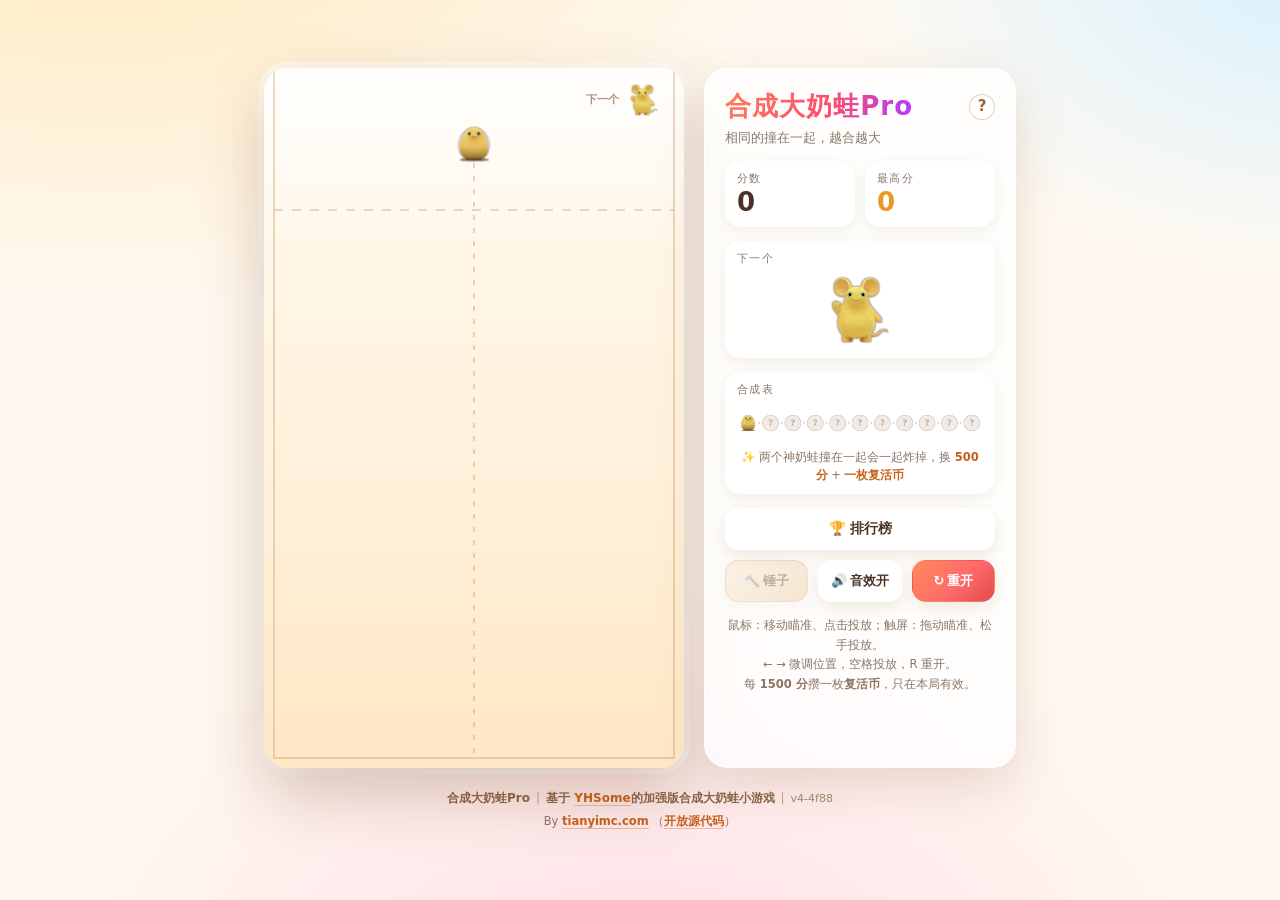
==== index.html @ d5c7c3f5 "Stage 4 版本同步：页脚 v4-4f88，历史追加 v. Stage 4-4f88949 上一次提交 4f88949 是 Stage 4 的实质功能提交，但提交无法包含自身哈希， 所以版本号在此" ====
<!DOCTYPE html>
<html lang="zh-CN">
<head>
<meta charset="utf-8">
<meta name="viewport" content="width=device-width, initial-scale=1, maximum-scale=1, user-scalable=no, viewport-fit=cover">
<meta name="theme-color" content="#fff3e0">
<meta name="mobile-web-app-capable" content="yes">
<meta name="apple-mobile-web-app-capable" content="yes">
<meta name="apple-mobile-web-app-status-bar-style" content="default">
<meta name="apple-mobile-web-app-title" content="合成大奶蛙Pro">
<meta name="description" content="合成大奶蛙Pro · 纯前端小游戏：拖动瞄准、松手投放，相同的撞在一起合成更大的一只。">
<!-- ↓ Monetag 站点验证：把后台给的 meta 标签粘在下面这一行 ↓ -->

<title>合成大奶蛙Pro</title>
<!-- 仓库：https://github.com/tianyimc/BigNaiWa-Pro
     不写 canonical：本仓库目前没有已确立的线上部署地址，避免写死一个过期链接。 -->
<link rel="stylesheet" href="style.css">
</head>
<body>

<main class="app">

  <!-- ===== 游戏区 ===== -->
  <section class="stage" id="stage">
    <canvas id="game" aria-label="合成大奶蛙Pro 游戏区域"></canvas>

    <!-- 复活币：浮在棋盘左上角。
         刻意不放进顶部信息条 —— 手机上面板是横向 flex，
         多一个卡片会把「分数 / 最高分」挤到 52px 宽还折行（实测面板从 66px 涨到 102px）。
         这里 pointer-events 关掉，永远不会挡住投放。 -->
    <div class="revive-chip" id="reviveBadge" hidden>
      <span class="revive-chip-ico" aria-hidden="true">🪙</span><span id="reviveCount">×0</span>
    </div>

    <!-- 道具券计数：有券才显示，紧贴复活币胶囊下方 -->
    <div class="voucher-chip" id="voucherChip" hidden>
      <span class="voucher-chip-ico" aria-hidden="true">🎟️</span><span id="voucherCount">0/2</span>
    </div>

    <!-- 锤子瞄准态的操作提示 -->
    <div class="hammer-hint" id="hammerHint" hidden></div>

    <div class="overlay" id="overlay">
      <div class="dialog">

        <!-- ===== 越线第一屏：有复活币时才出现 ===== -->
        <div class="revive-ask" id="revivePrompt" hidden>
          <div class="dialog-emoji">😵</div>
          <h2>还能再救一下</h2>
          <p class="dialog-score">本局得分 <strong id="reviveScore">0</strong></p>
          <p class="revive-hint">清掉警戒线以上的水果，接着玩</p>
          <div class="revive-choices">
            <button class="btn btn-revive" id="reviveBtn" type="button">🪙 用 1 枚 · 清顶上 1 颗</button>
            <button class="btn btn-revive-wide" id="reviveWideBtn" type="button">🪙 用 2 枚 · 清顶上 3 颗</button>
          </div>
          <p class="revive-wide-hint" id="reviveWideHint" hidden></p>
          <div class="dialog-actions dialog-actions-single">
            <button class="btn" id="giveUpBtn" type="button">不了，结束吧</button>
          </div>
          <p class="dialog-hint" id="reviveLeft">还剩 1 枚</p>
        </div>

        <!-- ===== 第二屏：正式结算 ===== -->
        <div id="overPanel">
          <div class="dialog-emoji">🍉</div>
          <h2 id="overTitle">游戏结束</h2>
          <p class="dialog-score">本局得分 <strong id="finalScore">0</strong></p>
          <p class="dialog-best">最高分 <span id="finalBest">0</span></p>

          <!-- 本局亮点：五项统计，两列紧凑排版 -->
          <div class="run-stats" id="runStats">
            <div class="run-stat">
              <span class="run-stat-label">最高连锁</span>
              <strong class="run-stat-value" id="statCascade">×1</strong>
            </div>
            <div class="run-stat">
              <span class="run-stat-label">最高等级</span>
              <strong class="run-stat-value" id="statTier">葡萄</strong>
            </div>
            <div class="run-stat">
              <span class="run-stat-label">顶级清场</span>
              <strong class="run-stat-value" id="statTop">0</strong>
            </div>
            <div class="run-stat">
              <span class="run-stat-label">危险救回</span>
              <strong class="run-stat-value" id="statRecovery">0</strong>
            </div>
            <div class="run-stat">
              <span class="run-stat-label">用掉复活币</span>
              <strong class="run-stat-value" id="statRevive">0</strong>
            </div>
          </div>

          <div class="submit-box" id="submitBox">
            <p class="submit-msg" id="submitMsg">正在结算…</p>
            <p class="my-name">昵称：<strong id="myNameLabel">默认用户</strong>
              <button class="link-btn" id="editNameBtn" type="button">改昵称</button>
            </p>
            <button class="btn" id="submitBtn" type="button" hidden>重试提交</button>
          </div>

          <div class="dialog-actions">
            <button class="btn" id="boardBtn2" type="button">🏆 排行榜</button>
            <button class="btn btn-primary" id="restartBtn" type="button">再来一局</button>
          </div>
          <p class="dialog-hint">按 R 键也可重新开始</p>
        </div>

      </div>
    </div>
  </section>

  <!-- ===== 侧边面板 ===== -->
  <aside class="panel">

    <header class="panel-head">
      <div class="title-row">
        <h1>合成大奶蛙Pro</h1>
        <button class="help-btn" id="helpBtn" type="button"
                aria-label="玩法教程" title="玩法教程" aria-haspopup="dialog">?</button>
      </div>
      <p class="subtitle">相同的撞在一起，越合越大</p>
    </header>

    <div class="stats">
      <div class="stat">
        <span class="stat-label">分数</span>
        <strong class="stat-value" id="score">0</strong>
      </div>
      <div class="stat">
        <span class="stat-label">最高分</span>
        <strong class="stat-value stat-best" id="best">0</strong>
      </div>
    </div>

    <div class="next-box">
      <span class="box-label">下一个</span>
      <canvas id="next" width="160" height="160" aria-label="下一个"></canvas>
    </div>

    <div class="chain-box">
      <span class="box-label">合成表</span>
      <canvas id="chain" width="680" height="112" aria-label="合成顺序"></canvas>
      <p class="chain-note">✨ 两个神奶蛙撞在一起会一起炸掉，换 <strong>500 分</strong> + <strong>一枚复活币</strong></p>
    </div>

    <div class="actions">
      <button class="btn btn-wide" id="boardBtn" type="button">
        <span class="ico">🏆</span><span class="lbl">排行榜</span>
      </button>
      <button class="btn btn-hammer" id="hammerBtn" type="button"
              aria-pressed="false" title="锤子：消耗 1 张道具券，砸掉一只静止的奶蛙" disabled>
        <span class="ico">🔨</span><span class="lbl">锤子</span>
      </button>
      <button class="btn" id="soundBtn" type="button" aria-pressed="true">
        <span class="ico">🔊</span><span class="lbl">音效开</span>
      </button>
      <button class="btn btn-primary" id="resetBtn" type="button" title="重新开始">
        <span class="ico">↻</span><span class="lbl">重开</span>
      </button>
    </div>

    <p class="tips">
      鼠标：移动瞄准、点击投放；触屏：拖动瞄准、松手投放。<br>
      ← → 微调位置，空格投放，R 重开。<br>
      每 <strong>1500 分</strong>攒一枚<strong>复活币</strong>，只在本局有效。
    </p>

  </aside>

</main>

<!-- ===== 页脚：项目署名 ===== -->
<footer class="page-foot">
  <p class="foot-main">
    合成大奶蛙Pro<span class="foot-sep" aria-hidden="true">|</span>基于
    <a href="https://github.com/YHSome/BigNaiWa" target="_blank" rel="noopener noreferrer"
       aria-label="打开原作者仓库：YHSome / BigNaiWa（新标签页）">YHSome</a>的加强版合成大奶蛙小游戏<span
       class="foot-ver-wrap"><span class="foot-sep" aria-hidden="true">|</span><span
       class="foot-ver">v4-4f88</span></span>
  </p>
  <p class="foot-by">
    By <a href="https://tianyimc.com" target="_blank" rel="noopener noreferrer"
          aria-label="打开作者主页 tianyimc.com（新标签页）">tianyimc.com</a>
    （<a href="https://github.com/tianyimc/BigNaiWa-Pro" target="_blank" rel="noopener noreferrer"
        aria-label="打开开源仓库：Tianyimc / BigNaiWa-Pro（新标签页）">开放源代码</a>）
  </p>
</footer>

<!-- ===== 玩法教程弹窗 ===== -->
<div class="modal" id="helpModal" aria-hidden="true" role="dialog"
     aria-modal="true" aria-labelledby="helpTitle">
  <div class="modal-card help-card">
    <header class="modal-head">
      <h2 id="helpTitle">📖 玩法教程</h2>
      <button class="icon-btn" id="helpClose" type="button" aria-label="关闭教程">✕</button>
    </header>

    <div class="help-body">
      <section class="help-sec">
        <h3>怎么投</h3>
        <ul>
          <li><b>鼠标</b>：移动瞄准，点一下就投。</li>
          <li><b>触屏</b>：按住拖动瞄准，<b>松手才投</b>，手指不会挡住落点。</li>
          <li>棋盘右上角的「下一个」是下一颗；当前这颗画在虚线顶端。
            冷却期间它会变淡，表示还不能投。</li>
          <li>键盘：<b>← →</b> 或 <b>A D</b> 微调位置，<b>空格 / 回车</b> 投放，<b>R</b> 重开。</li>
        </ul>
      </section>

      <section class="help-sec">
        <h3>怎么合</h3>
        <ul>
          <li>两个<b>同级别</b>的奶蛙碰到一起，合成高一级，并加分（三角数 1 / 3 / 6 … / 55）。</li>
          <li>两只<b>神奶蛙</b>撞在一起会一起炸掉，换 <b>500 分</b> + <b>1 枚复活币</b>。</li>
        </ul>
      </section>

      <section class="help-sec">
        <h3>什么时候输</h3>
        <ul>
          <li>唯一判负条件：有水果<b>卡在警戒线上方并且基本停住</b>，累计超过 <b>1.5 秒</b>。</li>
          <li>被弹起来飞过线的不算；贴着线上下反复弹也很难攒够。</li>
        </ul>
      </section>

      <section class="help-sec">
        <h3>连锁</h3>
        <ul>
          <li>合成出的新水果如果在 <b>0.6 秒</b>内又被合掉，而且中间你没投放过，就算接上一环。</li>
          <li>连锁结束时飘 <code>×N 连锁</code>，按 <code>min(N-1, 5) × 5</code> 加分，<b>最多 +25</b>。</li>
          <li>连锁奖励<b>不攒复活币</b>。你一投放，当前连锁立即结算。</li>
        </ul>
      </section>

      <section class="help-sec">
        <h3>危险线救回</h3>
        <ul>
          <li>某颗水果在线上方累计满 <b>0.5 秒</b>后，如果掉回线下或被合掉，记一次救回，<b>+30 分</b>。</li>
          <li>同一颗只记一次，每局最多 <b>3 次</b>；救回奖励同样不攒复活币。</li>
        </ul>
      </section>

      <section class="help-sec">
        <h3>方向微调</h3>
        <ul>
          <li>键盘：<b>Shift + ← / →</b> 给一点投放方向，每次 ±20。</li>
          <li>触屏：松手前快速横甩，取最后 <b>120 毫秒</b>的速度；慢慢挪不算。</li>
          <li>上限 <b>±60 px/s</b>，只影响投放瞬间，<b>不会改变瞄准位置</b>，也不能替代瞄准。</li>
        </ul>
      </section>

      <section class="help-sec">
        <h3>复活币与两档复活</h3>
        <ul>
          <li>每累计 <b>1500 分</b>攒 1 枚复活币，只在本局有效。</li>
          <li>越线判负时如果有币，会让你选：
            <b>1 枚</b>清掉顶上 1 颗 + 线上方全部；<b>2 枚</b>清掉顶上 3 颗 + 线上方全部。</li>
          <li>余额不足 2 枚时大范围档会变灰，并提示还差几枚。</li>
        </ul>
      </section>

      <section class="help-sec">
        <h3>合成图鉴</h3>
        <ul>
          <li>第一次合出某个等级就解锁它，记在本地，<b>跨局保留</b>。</li>
          <li>没解锁的等级在合成表里显示为 <code>?</code> 剪影。图鉴纯外观，不影响概率和分数。</li>
        </ul>
      </section>

      <section class="help-sec">
        <h3>本局亮点</h3>
        <ul>
          <li>结束后会列出：最高连锁、最高等级、顶级清场、危险救回、用掉的复活币。</li>
        </ul>
      </section>
    </div>

    <footer class="modal-foot">
      <span class="board-note">随时点标题旁的 ? 再看一遍</span>
      <button class="btn" id="helpOk" type="button">知道了</button>
    </footer>
  </div>
</div>

<!-- ===== 排行榜弹窗 ===== -->
<div class="modal" id="boardModal" aria-hidden="true" role="dialog" aria-label="排行榜">
  <div class="modal-card">
    <header class="modal-head">
      <h2>🏆 最近高手榜</h2>
      <button class="icon-btn" id="boardClose" type="button" aria-label="关闭">✕</button>
    </header>
    <div class="nick-row">
      <label class="nick-label" for="nickInput">我的昵称</label>
      <input class="nick-input" id="nickInput" type="text" maxlength="12"
             placeholder="默认用户" autocomplete="nickname" enterkeyhint="done">
    </div>
    <div class="board-list" id="boardList"></div>
    <footer class="modal-foot">
      <span class="board-note" id="boardNote">只取最近 20 次提交，成绩会被后来的人挤下去</span>
      <button class="btn" id="boardRefresh" type="button">刷新</button>
    </footer>
  </div>
</div>

<!-- 碰撞形状数据（按贴图轮廓自动生成，由 tools/build_parts.py 产出） -->
<script src="assets/fruits/parts.js"></script>
<!-- 极模糊占位图（内联 data URL，由 tools/make_blur.py 产出）：贴图没到位时先画它 -->
<script src="assets/fruits/blur.js"></script>
<script src="game.js"></script>
<!-- 玩法教程弹窗 -->
<script src="help.js"></script>
<!-- 排行榜 -->
<script src="leaderboard.min.js"></script>
</body>
</html>
---- style.css ----
/* ============================================================
   合成大奶蛙 · 样式表
   ============================================================ */

:root {
  --ink:        #4a3325;
  --ink-soft:   #8a7566;
  --cream:      #fff7ec;
  --brand:      #ff6b6b;
  --brand-dark: #e14b4b;
  --card:       rgba(255, 255, 255, .74);
  --shadow:     0 18px 50px rgba(126, 84, 44, .18);

  /* 手机浏览器地址栏会吃掉 vh，dvh 更准；不支持的浏览器自动退回 vh */
  --vh:         100vh;
  --safe-t:     env(safe-area-inset-top, 0px);
  --safe-b:     env(safe-area-inset-bottom, 0px);
  --safe-l:     env(safe-area-inset-left, 0px);
  --safe-r:     env(safe-area-inset-right, 0px);
}

@supports (height: 100dvh) {
  :root { --vh: 100dvh; }
}

* { box-sizing: border-box; }

/* hidden 属性必须真的隐藏。
   浏览器默认只给 [hidden] { display: none }（权重 0,1,0），
   一旦某个类也写了 display（比如 .revive-chip { display: inline-flex }），
   同权重、后写的赢 —— hidden 就静默失效了，元素还挂在那儿。 */
[hidden] { display: none !important; }

html, body {
  height: 100%;
  overscroll-behavior: none;   /* 禁掉下拉刷新 / 橡皮筋 */
}

body {
  margin: 0;
  padding: 16px;
  color: var(--ink);
  font-family: "PingFang SC", "Hiragino Sans GB", "Microsoft YaHei",
               system-ui, -apple-system, "Segoe UI", Roboto, sans-serif;
  background:
    radial-gradient(1200px 700px at 8% -12%,  #ffe9bd 0%, transparent 60%),
    radial-gradient(900px 600px at 104% -6%,  #d5f0ff 0%, transparent 55%),
    radial-gradient(1000px 780px at 50% 118%, #ffdbe6 0%, transparent 62%),
    #fff9f1;
  /* 纵向排：游戏区在上、页脚在下。用 flex 而不是 grid，
     这样页脚是「按内容高度」的第二行，不会把棋盘挤成两半。 */
  display: flex;
  flex-direction: column;
  align-items: center;
  justify-content: center;
  gap: 10px;
  overflow: hidden;
  touch-action: manipulation;          /* 干掉双击缩放 */
  -webkit-tap-highlight-color: transparent;
  -webkit-text-size-adjust: 100%;
}

/* ---------------- 布局 ---------------- */

.app {
  display: flex;
  align-items: stretch;
  gap: 20px;
  max-height: 100%;
  min-height: 0;              /* 让棋盘能在矮屏里收缩，页脚才不会被顶出去 */
  flex: 0 1 auto;
}

/* ---------------- 游戏区 ---------------- */

.stage {
  position: relative;
  height: min(calc(100vh - 150px), 700px);   /* 150px ≈ 页脚 + 间距 + body padding */
  aspect-ratio: 420 / 700;
  flex: 0 0 auto;
  border-radius: 24px;
  background: #fff3df;
  overflow: hidden;
  cursor: pointer;
  user-select: none;
  touch-action: none;
  box-shadow:
    0 26px 64px rgba(122, 80, 40, .30),
    0 0 0 1px rgba(255, 255, 255, .7) inset,
    0 0 0 6px rgba(255, 255, 255, .55);
}

.stage:active { cursor: grabbing; }

#game {
  display: block;
  width: 100%;
  height: 100%;
}

/* ---------------- 结束遮罩 ---------------- */

.overlay {
  position: absolute;
  inset: 0;
  display: grid;
  place-items: center;
  padding: 24px;
  background: rgba(70, 42, 24, .5);
  backdrop-filter: blur(7px);
  -webkit-backdrop-filter: blur(7px);
  opacity: 0;
  pointer-events: none;
  transition: opacity .28s ease;
}

.overlay.show {
  opacity: 1;
  pointer-events: auto;
}

.dialog {
  width: 100%;
  padding: 26px 22px;
  border-radius: 22px;
  text-align: center;
  background: rgba(255, 252, 246, .96);
  box-shadow: 0 20px 46px rgba(60, 32, 12, .32);
  transform: translateY(14px) scale(.96);
  transition: transform .32s cubic-bezier(.2, .9, .3, 1.4);
}

.overlay.show .dialog { transform: none; }

.dialog-emoji {
  font-size: 46px;
  line-height: 1;
  margin-bottom: 6px;
}

.dialog h2 {
  margin: 0 0 12px;
  font-size: 24px;
  letter-spacing: .06em;
}

.dialog-score {
  margin: 0 0 4px;
  font-size: 15px;
  color: var(--ink-soft);
}

.dialog-score strong {
  font-size: 30px;
  color: var(--brand);
  font-variant-numeric: tabular-nums;
}

.dialog-best {
  margin: 0 0 18px;
  font-size: 13px;
  color: var(--ink-soft);
}

.dialog-hint {
  margin: 12px 0 0;
  font-size: 12px;
  color: var(--ink-soft);
}

/* ---------------- 侧边面板 ---------------- */

.panel {
  width: min(312px, 86vw);
  display: flex;
  flex-direction: column;
  gap: 14px;
  padding: 20px;
  border-radius: 24px;
  border: 1px solid rgba(255, 255, 255, .8);
  background: var(--card);
  backdrop-filter: blur(16px);
  -webkit-backdrop-filter: blur(16px);
  box-shadow: var(--shadow);
}

.panel-head h1 {
  margin: 0;
  font-size: 26px;
  letter-spacing: .04em;
  background: linear-gradient(100deg, #ff7a59, #ff4d6d 55%, #b13bff);
  -webkit-background-clip: text;
  background-clip: text;
  color: transparent;
}

/* 标题行：标题 + 右侧的 ? 教程按钮。
   用 flex 让按钮永远贴在标题右边；窄屏时标题可以缩，按钮不缩。 */
.title-row {
  display: flex;
  align-items: center;
  justify-content: space-between;   /* 标题靠左、? 按钮贴到右边缘 */
  gap: 8px;
}

.title-row h1 {
  min-width: 0;            /* 允许标题在极窄屏被压缩而不是把按钮挤出去 */
  margin-right: auto;      /* 双保险：即使 h1 内容变短，按钮也始终在最右 */
}

.help-btn {
  flex: 0 0 auto;
  display: inline-flex;
  align-items: center;
  justify-content: center;
  width: 26px;
  height: 26px;
  padding: 0;
  border-radius: 50%;
  border: 1px solid rgba(214, 160, 96, .5);
  background: rgba(255, 255, 255, .85);
  color: #a4622a;
  font: 800 15px/1 system-ui, -apple-system, sans-serif;
  cursor: pointer;
  transition: transform .15s ease, background .15s ease, box-shadow .15s ease;
}

.help-btn:hover {
  background: #fff;
  box-shadow: 0 4px 12px rgba(200, 140, 80, .28);
  transform: scale(1.08);
}

.help-btn:active { transform: scale(.96); }

.help-btn:focus-visible {
  outline: 2px solid var(--brand);
  outline-offset: 2px;
}

.subtitle {
  margin: 6px 0 0;
  font-size: 12.5px;
  color: var(--ink-soft);
}

.stats {
  display: grid;
  grid-template-columns: 1fr 1fr;
  gap: 10px;
}

.stat {
  padding: 10px 12px;
  border-radius: 16px;
  background: rgba(255, 255, 255, .82);
  box-shadow: 0 4px 14px rgba(140, 96, 56, .10);
}

.stat-label {
  display: block;
  font-size: 11px;
  letter-spacing: .12em;
  color: var(--ink-soft);
}

.stat-value {
  display: block;
  margin-top: 2px;
  font-size: 26px;
  line-height: 1.1;
  font-variant-numeric: tabular-nums;
}

.stat-best { color: #e79a1f; }

/* 复活币：浮在棋盘左上角的小胶囊。
   刻意不放进 .stats —— 手机上面板是横向 flex，多一个卡片会把分数卡挤到
   52px 宽还折行（实测面板从 66px 涨到 102px，整个版式被顶开）。 */
.revive-chip {
  position: absolute;
  left: 10px;
  top: 10px;
  z-index: 3;
  display: inline-flex;
  align-items: center;
  gap: 3px;
  padding: 3px 9px;
  border-radius: 999px;
  font-size: 13px;
  font-weight: 800;
  line-height: 1.4;
  font-variant-numeric: tabular-nums;
  color: #6a3c00;
  background: linear-gradient(135deg, #ffe6a3, #ffc247);
  box-shadow: 0 3px 10px rgba(200, 130, 0, .35), inset 0 1px 0 rgba(255, 255, 255, .75);
  pointer-events: none;          /* 绝不挡住投放 */
  user-select: none;
  -webkit-user-select: none;
}

.revive-chip-ico { font-size: 12px; }

.revive-chip.pop { animation: revivePop .5s cubic-bezier(.2, .9, .3, 1.5); }

@keyframes revivePop {
  0%   { transform: scale(1); }
  45%  { transform: scale(1.22); box-shadow: 0 6px 18px rgba(200, 130, 0, .5); }
  100% { transform: scale(1); }
}

/* 合成表底下那行规则说明 */
.chain-note {
  margin: 6px 0 0;
  font-size: 11.5px;
  line-height: 1.5;
  text-align: center;
  color: var(--ink-soft);
}
.chain-note strong { color: #c8601a; }

/* 越线那一屏 */
.revive-ask .dialog-score { margin-bottom: 10px; }

.revive-hint {
  margin: 0 0 18px;
  padding: 10px 12px;
  border-radius: 14px;
  font-size: 12.5px;
  line-height: 1.6;
  color: #7a4a12;
  background: rgba(255, 233, 190, .8);
  box-shadow: inset 0 0 0 1px rgba(214, 160, 96, .25);
}

/* 「用一枚复活币」：青绿色，跟珊瑚红的主按钮区分开 */
.btn.btn-revive {
  color: #fff;
  border-color: transparent;
  font-weight: 700;
  background: linear-gradient(135deg, #4fd1a5, #23b183 55%, #14946a);
  box-shadow: 0 8px 20px rgba(35, 177, 131, .38);
}
.btn.btn-revive:hover { box-shadow: 0 12px 26px rgba(35, 177, 131, .46); }

@media (prefers-reduced-motion: reduce) {
  .revive-chip.pop { animation: none; }
}

.stat-value.bump { animation: bump .32s ease; }

@keyframes bump {
  0%   { transform: scale(1); }
  45%  { transform: scale(1.22); color: var(--brand); }
  100% { transform: scale(1); }
}

/* 下一个 / 合成表 */

.box-label {
  display: block;
  margin-bottom: 6px;
  font-size: 11px;
  letter-spacing: .12em;
  color: var(--ink-soft);
}

.next-box,
.chain-box {
  padding: 10px 12px;
  border-radius: 16px;
  background: rgba(255, 255, 255, .82);
  box-shadow: 0 4px 14px rgba(140, 96, 56, .10);
}

#next {
  display: block;
  width: 76px;
  height: 76px;
  margin: 2px auto 0;
}

#chain {
  display: block;
  width: 100%;
  height: auto;
}

/* 按钮 */

.actions {
  display: grid;
  grid-template-columns: 1fr 1fr 1fr;   /* 锤子 / 音效 / 重开 一行三个 */
  gap: 10px;
}

/* 排行榜按钮独占一整行（它是主入口，和三个小按钮区分开） */
.actions .btn-wide {
  grid-column: 1 / -1;
}

/* 三个小按钮并排后横向空间变窄：只收紧横向内边距、禁止文字折行，
   纵向内边距保持原样，别把按钮压扁。 */
.actions .btn:not(.btn-wide) {
  padding: 11px 8px;
  white-space: nowrap;
  gap: 4px;
  font-size: 13px;
}

.actions .btn:not(.btn-wide) .ico { margin-right: 3px; }

.btn {
  padding: 11px 12px;
  font: inherit;
  font-size: 13.5px;
  font-weight: 600;
  color: var(--ink);
  border: 1px solid rgba(255, 255, 255, .9);
  border-radius: 14px;
  background: rgba(255, 255, 255, .9);
  box-shadow: 0 6px 16px rgba(140, 96, 56, .14);
  cursor: pointer;
  transition: transform .12s ease, box-shadow .12s ease, background .2s ease;
}

.btn .ico { margin-right: 4px; }

.btn:hover  { transform: translateY(-1px); box-shadow: 0 10px 22px rgba(140, 96, 56, .2); }
.btn:active { transform: translateY(1px) scale(.985); }

.btn:disabled { opacity: .55; cursor: default; transform: none; }

.btn-wide { grid-column: 1 / -1; }

.btn-primary {
  color: #fff;
  border-color: transparent;
  background: linear-gradient(135deg, #ff8a5b, var(--brand) 55%, var(--brand-dark));
}

/* ---------------- 结束弹窗里的结算区 ---------------- */

.submit-box {
  margin: 0 0 14px;
  padding: 12px;
  border-radius: 16px;
  background: rgba(255, 243, 224, .85);
  box-shadow: inset 0 0 0 1px rgba(214, 160, 96, .22);
}

.name-input {
  display: block;
  width: 100%;
  margin-bottom: 8px;
  padding: 11px 12px;
  font: inherit;
  font-size: 15px;
  color: var(--ink);
  text-align: center;
  border: 1px solid rgba(214, 160, 96, .45);
  border-radius: 12px;
  background: rgba(255, 255, 255, .95);
  outline: none;
}

.name-input:focus {
  border-color: var(--brand);
  box-shadow: 0 0 0 3px rgba(255, 107, 107, .18);
}

.submit-box .btn { width: 100%; }

.submit-msg {
  margin: 0;
  min-height: 17px;
  font-size: 12.5px;
  line-height: 1.35;
  text-align: center;
  color: var(--ink-soft);
}

.submit-msg.is-good { color: #1f9d55; font-weight: 600; }
.submit-msg.is-bad  { color: #d63b3b; font-weight: 600; }

.my-name {
  margin: 7px 0 0;
  font-size: 12px;
  text-align: center;
  color: var(--ink-soft);
}

.my-name strong { color: var(--ink); }

.link-btn {
  margin-left: 4px;
  padding: 0;
  font: inherit;
  font-size: 12px;
  color: var(--brand);
  text-decoration: underline;
  border: 0;
  background: none;
  cursor: pointer;
}

#submitBtn { margin-top: 9px; }

/* 排行榜弹窗里的昵称行 */
.nick-row {
  display: flex;
  align-items: center;
  gap: 10px;
  margin-bottom: 10px;
  padding: 8px 12px;
  border-radius: 12px;
  background: rgba(255, 243, 224, .9);
  box-shadow: inset 0 0 0 1px rgba(214, 160, 96, .22);
}

.nick-label {
  flex: 0 0 auto;
  font-size: 12.5px;
  color: var(--ink-soft);
}

.nick-input {
  flex: 1 1 auto;
  min-width: 0;
  padding: 8px 10px;
  font: inherit;
  font-size: 15px;      /* ≥16px 才不会被 iOS 自动放大，这里配合 viewport 也够用 */
  color: var(--ink);
  text-align: center;
  border: 1px solid rgba(214, 160, 96, .45);
  border-radius: 10px;
  background: #fff;
  outline: none;
}

.nick-input:focus {
  border-color: var(--brand);
  box-shadow: 0 0 0 3px rgba(255, 107, 107, .18);
}

.dialog-actions {
  display: grid;
  grid-template-columns: 1fr 1fr;
  gap: 10px;
}

/* 只有一个按钮时（越线屏的「不了，结束吧」）占满整行 */
.dialog-actions-single { grid-template-columns: 1fr; }

/* ---------------- 越线屏：两档复活 ---------------- */

.revive-choices {
  display: grid;
  grid-template-columns: 1fr 1fr;
  gap: 10px;
  margin-bottom: 10px;
}

/* 「用 2 枚 · 清顶上 3 颗」：琥珀色，和青绿色的普通档区分开 */
.btn.btn-revive-wide {
  color: #5a3200;
  border-color: transparent;
  font-weight: 700;
  background: linear-gradient(135deg, #ffd97a, #ffb020 55%, #f78f00);
  box-shadow: 0 8px 20px rgba(244, 150, 0, .34);
}
.btn.btn-revive-wide:hover:not(:disabled) { box-shadow: 0 12px 26px rgba(244, 150, 0, .46); }

/* 余额不够时压暗，但不要藏起来 —— 玩家得知道有这档可选 */
.btn.btn-revive-wide:disabled,
.btn.btn-revive:disabled {
  opacity: .45;
  cursor: not-allowed;
  box-shadow: none;
  filter: grayscale(.35);
}

/* 差几枚的说明 */
.revive-wide-hint {
  margin: 0 0 12px;
  font-size: 11.5px;
  line-height: 1.5;
  color: #a4622a;
}

/* ---------------- 结算面板：本局亮点 ---------------- */

.run-stats {
  display: grid;
  grid-template-columns: repeat(2, 1fr);
  gap: 6px 10px;
  margin: 0 0 14px;
  padding: 10px 12px;
  border-radius: 14px;
  background: rgba(255, 244, 226, .9);
  box-shadow: inset 0 0 0 1px rgba(214, 160, 96, .22);
  text-align: left;
}

.run-stat {
  display: flex;
  align-items: baseline;
  justify-content: space-between;
  gap: 6px;
  min-width: 0;
}

.run-stat-label {
  font-size: 11.5px;
  color: var(--ink-soft);
  white-space: nowrap;
}

.run-stat-value {
  font-size: 14px;
  font-weight: 800;
  color: #c8601a;
  font-variant-numeric: tabular-nums;
  white-space: nowrap;
  overflow: hidden;
  text-overflow: ellipsis;
}

/* 五项统计，两列排：最后一项独占一行居中，避免右侧留空 */
.run-stat:last-child {
  grid-column: 1 / -1;
  justify-content: center;
  gap: 8px;
}

@media (max-width: 380px) {
  .revive-choices { grid-template-columns: 1fr; }
  .run-stats { padding: 8px 10px; gap: 5px 8px; }
  .run-stat-label { font-size: 11px; }
  .run-stat-value { font-size: 13px; }
}

/* ---------------- 排行榜弹窗 ---------------- */

.modal {
  position: fixed;
  inset: 0;
  z-index: 20;
  display: grid;
  place-items: center;
  padding: 16px;
  background: rgba(60, 34, 16, .5);
  backdrop-filter: blur(6px);
  -webkit-backdrop-filter: blur(6px);
  opacity: 0;
  pointer-events: none;
  transition: opacity .22s ease;
}

.modal.show { opacity: 1; pointer-events: auto; }

.modal-card {
  display: flex;
  flex-direction: column;
  width: min(380px, 100%);
  max-height: min(560px, calc(var(--vh) - 40px));
  padding: 16px;
  border-radius: 22px;
  background: rgba(255, 252, 246, .98);
  box-shadow: 0 24px 60px rgba(60, 32, 12, .35);
  transform: translateY(12px) scale(.97);
  transition: transform .26s cubic-bezier(.2, .9, .3, 1.3);
}

.modal.show .modal-card { transform: none; }

.modal-head {
  display: flex;
  align-items: center;
  justify-content: space-between;
  margin-bottom: 10px;
}

.modal-head h2 {
  margin: 0;
  font-size: 19px;
  letter-spacing: .04em;
}

.icon-btn {
  width: 34px;
  height: 34px;
  font: inherit;
  font-size: 15px;
  color: var(--ink-soft);
  border: 0;
  border-radius: 50%;
  background: rgba(0, 0, 0, .05);
  cursor: pointer;
}

.icon-btn:hover { background: rgba(0, 0, 0, .1); }

.board-list {
  flex: 1 1 auto;
  min-height: 120px;
  overflow-y: auto;
  -webkit-overflow-scrolling: touch;
  padding: 2px;
}

.board-empty {
  margin: 28px 8px;
  font-size: 13px;
  line-height: 1.7;
  text-align: center;
  color: var(--ink-soft);
}

.board-row {
  display: flex;
  align-items: center;
  gap: 10px;
  padding: 9px 12px;
  margin-bottom: 6px;
  border-radius: 12px;
  background: rgba(255, 255, 255, .9);
  box-shadow: 0 2px 6px rgba(140, 96, 56, .09);
}

.board-rank {
  flex: 0 0 30px;
  font-size: 14px;
  font-weight: 700;
  text-align: center;
  color: var(--ink-soft);
}

.board-name {
  flex: 1 1 auto;
  min-width: 0;
  font-size: 14px;
  overflow: hidden;
  text-overflow: ellipsis;
  white-space: nowrap;
}

.board-score {
  flex: 0 0 auto;
  font-size: 16px;
  font-weight: 700;
  font-variant-numeric: tabular-nums;
  color: var(--brand);
}

.board-row.r1 { background: linear-gradient(100deg, #fff6d8, #ffe9a8); }
.board-row.r2 { background: linear-gradient(100deg, #f7f7fa, #e8e9ef); }
.board-row.r3 { background: linear-gradient(100deg, #fdf0e2, #f6ddc4); }
.board-row.r1 .board-rank,
.board-row.r2 .board-rank,
.board-row.r3 .board-rank { font-size: 18px; }

.board-row.is-mine {
  outline: 2px solid var(--brand);
  outline-offset: -2px;
}

.modal-foot {
  display: flex;
  align-items: center;
  justify-content: space-between;
  gap: 10px;
  margin-top: 10px;
}

.board-note {
  font-size: 11px;
  color: var(--ink-soft);
}

.modal-foot .btn { flex: 0 0 auto; padding: 8px 16px; }

/* ---------------- 玩法教程弹窗 ---------------- */

/* 教程内容比排行榜长得多，所以卡片要能滚，且别撑破屏幕 */
.help-card {
  max-height: min(620px, calc(var(--vh) - 32px));
}

.help-body {
  flex: 1 1 auto;
  min-height: 0;                 /* flex 子项能真正收缩，否则滚不动 */
  overflow-y: auto;
  -webkit-overflow-scrolling: touch;
  padding: 2px 2px 6px;
  text-align: left;
}

.help-sec { margin: 0 0 12px; }

.help-sec:last-child { margin-bottom: 4px; }

.help-sec h3 {
  margin: 0 0 5px;
  font-size: 13px;
  font-weight: 800;
  color: #c8601a;
  letter-spacing: .02em;
}

.help-sec ul {
  margin: 0;
  padding-left: 17px;
}

.help-sec li {
  margin: 0 0 3px;
  font-size: 12.5px;
  line-height: 1.65;
  color: var(--ink);
}

.help-sec li:last-child { margin-bottom: 0; }

.help-sec b { color: #a4622a; }

.help-sec code {
  padding: 1px 4px;
  border-radius: 4px;
  font-size: 11.5px;
  background: rgba(214, 160, 96, .16);
  color: #8a5420;
}

/* ---------------- 页脚：项目署名 ---------------- */

.page-foot {
  width: min(680px, 92vw);
  margin: 10px auto 0;
  text-align: center;
  color: var(--ink-soft);
}

/* 第一行：项目名 | 基于谁的加强版 */
.foot-main {
  margin: 0 0 3px;
  font-size: 12px;
  line-height: 1.7;
  font-weight: 700;
  color: #8a6547;
}

/* 第二行：作者主页 + 开源仓库 */
.foot-by {
  margin: 0;
  font-size: 11.5px;
  line-height: 1.7;
}

.foot-sep {
  margin: 0 6px;
  opacity: .55;
  font-weight: 400;
}

/* 页脚里的版本号：等宽数字、弱化处理，不抢项目名的视觉重量。
   外层包一层 inline-block，保证「| v. Stage 3-83f6」整组一起换行，
   不会出现分隔符留在上一行末尾、版本号单独掉下去的难看情况。 */
.foot-ver-wrap {
  display: inline-block;
  white-space: nowrap;
}

.foot-ver {
  font-weight: 400;
  font-size: 11px;
  color: #a08871;
  font-variant-numeric: tabular-nums;
  white-space: nowrap;
}

.page-foot a {
  color: #c8601a;
  font-weight: 700;
  text-decoration: none;
  border-bottom: 1px solid rgba(200, 96, 26, .35);
}

.page-foot a:hover { border-bottom-color: #c8601a; }

.page-foot a:focus-visible {
  outline: 2px solid var(--brand);
  outline-offset: 2px;
  border-radius: 3px;
}

/* ---------------- 道具券与锤子（Stage 4）---------------- */

/* 券计数胶囊：和复活币胶囊同款，压在它下面 */
.voucher-chip {
  position: absolute;
  left: 10px;
  top: 40px;
  z-index: 3;
  display: inline-flex;
  align-items: center;
  gap: 3px;
  padding: 3px 9px;
  border-radius: 999px;
  font-size: 13px;
  font-weight: 800;
  line-height: 1.4;
  font-variant-numeric: tabular-nums;
  color: #4a3a12;
  background: linear-gradient(135deg, #d9f0ff, #a8d8f5);
  box-shadow: 0 3px 10px rgba(30, 110, 160, .28), inset 0 1px 0 rgba(255, 255, 255, .75);
  pointer-events: none;
  user-select: none;
  -webkit-user-select: none;
}

.voucher-chip-ico { font-size: 12px; }

.voucher-chip.pop { animation: revivePop .5s cubic-bezier(.2, .9, .3, 1.5); }

/* 锤子瞄准态的提示条：压在棋盘顶部中间 */
.hammer-hint {
  position: absolute;
  left: 50%;
  top: 8px;
  transform: translateX(-50%);
  z-index: 4;
  padding: 5px 12px;
  border-radius: 999px;
  font-size: 12px;
  font-weight: 700;
  white-space: nowrap;
  color: #fff;
  background: rgba(196, 72, 32, .92);
  box-shadow: 0 4px 14px rgba(140, 40, 10, .35);
  pointer-events: none;
}

/* 锤子按钮：和音效按钮同尺寸，启用时用暖色区分 */
.btn.btn-hammer {
  color: #7a3c00;
  border-color: rgba(214, 140, 60, .5);
  background: linear-gradient(135deg, #ffe0b0, #ffc078);
}

.btn.btn-hammer:hover:not(:disabled) {
  box-shadow: 0 8px 20px rgba(230, 140, 40, .32);
}

.btn.btn-hammer:disabled {
  opacity: .42;
  cursor: not-allowed;
  filter: grayscale(.4);
}

/* 进入瞄准态：按钮高亮，表示「正在等目标」 */
.btn.btn-hammer.is-armed {
  color: #fff;
  border-color: transparent;
  background: linear-gradient(135deg, #ff8a5c, #f4623a 60%, #d8401c);
  box-shadow: 0 8px 20px rgba(220, 80, 40, .45);
}

@media (prefers-reduced-motion: reduce) {
  .voucher-chip.pop { animation: none; }
}

/* ---------------- 参数提示 ---------------- */

.tips {
  margin: 0;
  font-size: 11.5px;
  line-height: 1.7;
  text-align: center;
  color: var(--ink-soft);
}

/* ============================================================
   响应式：手机 / 竖屏窄屏
   思路：面板拆成「顶部信息条」——把 .panel 提到棋盘上方并横向压扁，
   只留分数 + 按钮；棋盘按剩余高度和 96vw 取小值，永远不出现滚动条。
   ============================================================ */

@media (max-width: 860px) {
  :root {
    --topbar: 68px;   /* 顶部信息条 + 间隙的大致占高 */
    --foot: 52px;     /* 页脚 + 间隙的大致占高 */
  }

  body {
    padding: calc(8px + var(--safe-t)) calc(8px + var(--safe-r))
             calc(8px + var(--safe-b)) calc(8px + var(--safe-l));
  }

  .app {
    flex-direction: column;
    align-items: center;
    justify-content: flex-start;   /* 信息条钉在顶上 */
    gap: 8px;
    width: 100%;
    height: 100%;
    max-height: none;
  }

  /* 面板是 DOM 里靠后的，用 order 提到棋盘上面 */
  .panel { order: -1; }

  /* 棋盘：高度取「剩余可用高度」与「96vw 按比例换算的高度」中较小的一个，
     宽度由 aspect-ratio 反推，保证不拉伸、不溢出；
     margin:auto 让它在剩下的空间里垂直居中 */
  .stage {
    margin: auto 0;
    /* --foot 是页脚预留高度：窄屏页脚会折行，多留一点 */
    height: min(calc(var(--vh) - var(--topbar) - var(--foot) - 28px - var(--safe-t) - var(--safe-b)),
                calc(96vw * 700 / 420));
    width: auto;
    max-height: none;
    border-radius: 20px;
  }

  /* 窄屏页脚：字更小、更紧凑，不抢棋盘空间 */
  .page-foot {
    width: 100%;
    max-width: calc(96vw * 700 / 420);
    margin: 0;
  }

  /* 两行都要收得住：第一行可能折成两行，第二行保持单行 */
  .foot-main {
    font-size: 10.5px;
    line-height: 1.5;
    margin-bottom: 2px;
  }

  .foot-by {
    font-size: 10px;
    line-height: 1.5;
  }

  /* ---- 顶部信息条 ---- */
  .panel {
    flex-direction: row;
    align-items: stretch;
    gap: 8px;
    width: 100%;
    max-width: calc(96vw * 700 / 420);
    padding: 8px 10px;
    border-radius: 18px;
    backdrop-filter: blur(10px);
    -webkit-backdrop-filter: blur(10px);
  }

  /* 标题文字在顶部信息条里收起，但 ? 教程按钮必须留着 ——
     否则窄屏玩家就没有入口看教程了。
     用 order 把这块挪到信息条最右端（桌面端它是标题行的一部分，
     窄屏下标题没了，只剩按钮，就该跟其他操作按钮排在一起靠右）。 */
  .panel-head {
    display: block;
    flex: 0 0 auto;
    order: 9;
  }

  .panel-head h1,
  .subtitle { display: none; }

  .title-row { gap: 0; justify-content: flex-end; }

  .help-btn {
    width: 34px;
    height: 34px;
    font-size: 17px;
    background: rgba(255, 255, 255, .9);
  }

  .next-box,
  .chain-box,
  .tips { display: none; }

  .stats {
    flex: 1 1 auto;
    display: flex;
    gap: 8px;
    min-width: 0;
  }

  .stat {
    flex: 1 1 0;
    min-width: 0;
    padding: 6px 6px;
    border-radius: 12px;
    background: rgba(255, 255, 255, .9);
    box-shadow: 0 2px 8px rgba(140, 96, 56, .12);
  }

  /* 加了 ? 按钮之后顶部条更挤，「最高分」这种三字标签容易被压成两行 */
  .stat-label {
    font-size: 10px;
    letter-spacing: .04em;
    white-space: nowrap;
  }

  /* 窄屏顶部信息条要放下「排行榜 / 锤子 / 音效 / 重开」四个按钮。
     统一压成等宽的图标按钮（只留图标、隐藏文字），
     这样不挤占分数卡片，也不会把标题行顶出去。 */
  .actions {
    gap: 5px;
  }

  .actions .btn {
    min-width: 40px;
    padding: 0 8px;
    font-size: 16px;
  }

  /* 只有图标按钮时，把文字标签藏起来，图标居中 */
  .actions .btn-hammer .lbl,
  .actions .btn:not(.btn-wide) .lbl { display: none; }
  .actions .btn .ico { margin-right: 0; }

  .stat-value {
    margin-top: 0;
    font-size: 20px;
    line-height: 1.15;
  }

  .actions {
    flex: 0 0 auto;
    display: flex;
    gap: 6px;
  }

  /* 触摸目标够大，别让人点不中 */
  .btn {
    min-height: 46px;
    padding: 0 12px;
    font-size: 14px;
    border-radius: 13px;
    white-space: nowrap;
  }

  /* 手机上「排行榜 / 音效」只留图标，把横向空间让给分数 */
  #boardBtn .lbl,
  #soundBtn .lbl { display: none; }

  #boardBtn, #soundBtn {
    min-width: 46px;
    padding: 0 10px;
    font-size: 17px;
  }

  #boardBtn .ico, #soundBtn .ico { margin-right: 0; }

  /* ---- 结束弹窗 ---- */
  .overlay { padding: 14px; }

  .dialog {
    padding: 20px 16px;
    border-radius: 20px;
    max-height: 100%;
    overflow-y: auto;
    -webkit-overflow-scrolling: touch;
  }

  .dialog-emoji { font-size: 34px; }

  .dialog h2 { font-size: 21px; margin-bottom: 8px; }

  .dialog-score strong { font-size: 26px; }

  .submit-box { padding: 10px; }

  .name-input,
  .nick-input { font-size: 16px; }   /* ≥16px iOS 才不会自动放大 */

  .nick-row { padding: 7px 10px; }

  .modal-card { padding: 14px; }

  .dialog .btn { width: 100%; min-height: 48px; }

  .dialog-hint { font-size: 11px; }
}

/* 手机横屏 / 矮屏：回到左右布局，棋盘吃满高度 */
@media (max-width: 860px) and (orientation: landscape) {
  .app {
    flex-direction: row;
    align-items: center;
    justify-content: center;
    gap: 10px;
  }

  .panel {
    order: 0;
    flex-direction: column;
    width: min(230px, 30vw);
    max-width: none;
    padding: 10px;
  }

  .stats { flex-direction: column; flex: 0 0 auto; }

  .actions { flex-direction: column; }

  .stage {
    height: calc(var(--vh) - 16px - var(--safe-t) - var(--safe-b));
    width: auto;
  }

  .stat-value { font-size: 18px; }
}

/* 小屏手机（iPhone SE 等 375 以下）：再压一档，保证一行放得下 */
@media (max-width: 380px) {
  .panel { padding: 6px 8px; gap: 6px; }

  .stats { gap: 6px; }

  .stat { padding: 5px 8px; }

  .stat-value { font-size: 17px; }

  .stat-label { font-size: 9px; letter-spacing: 0; white-space: nowrap; }

  .btn { min-height: 44px; padding: 0 10px; font-size: 13px; }

  #boardBtn, #soundBtn { min-width: 42px; font-size: 16px; }
}

/* 顶部信息条在横屏下是竖排的，恢复成图标 + 文字 */
@media (max-width: 860px) and (orientation: landscape) {
  #boardBtn, #soundBtn { min-width: 0; padding: 0 10px; font-size: 13px; }
  #boardBtn .lbl, #soundBtn .lbl { display: inline; }
  #boardBtn .ico, #soundBtn .ico { margin-right: 4px; }
}

/* 很矮的横屏（手机横过来且高度不足 430px）：进一步压缩 */
@media (max-width: 860px) and (orientation: landscape) and (max-height: 430px) {
  .stat-label { display: none; }
  .stat { padding: 4px 8px; }
  .stat-value { font-size: 16px; }
  .btn { min-height: 40px; padding: 0 10px; font-size: 13px; }
}

/* 桌面端矮窗口 */
@media (max-height: 620px) and (min-width: 861px) {
  .stage { height: 92vh; }
  .chain-box { display: none; }
}
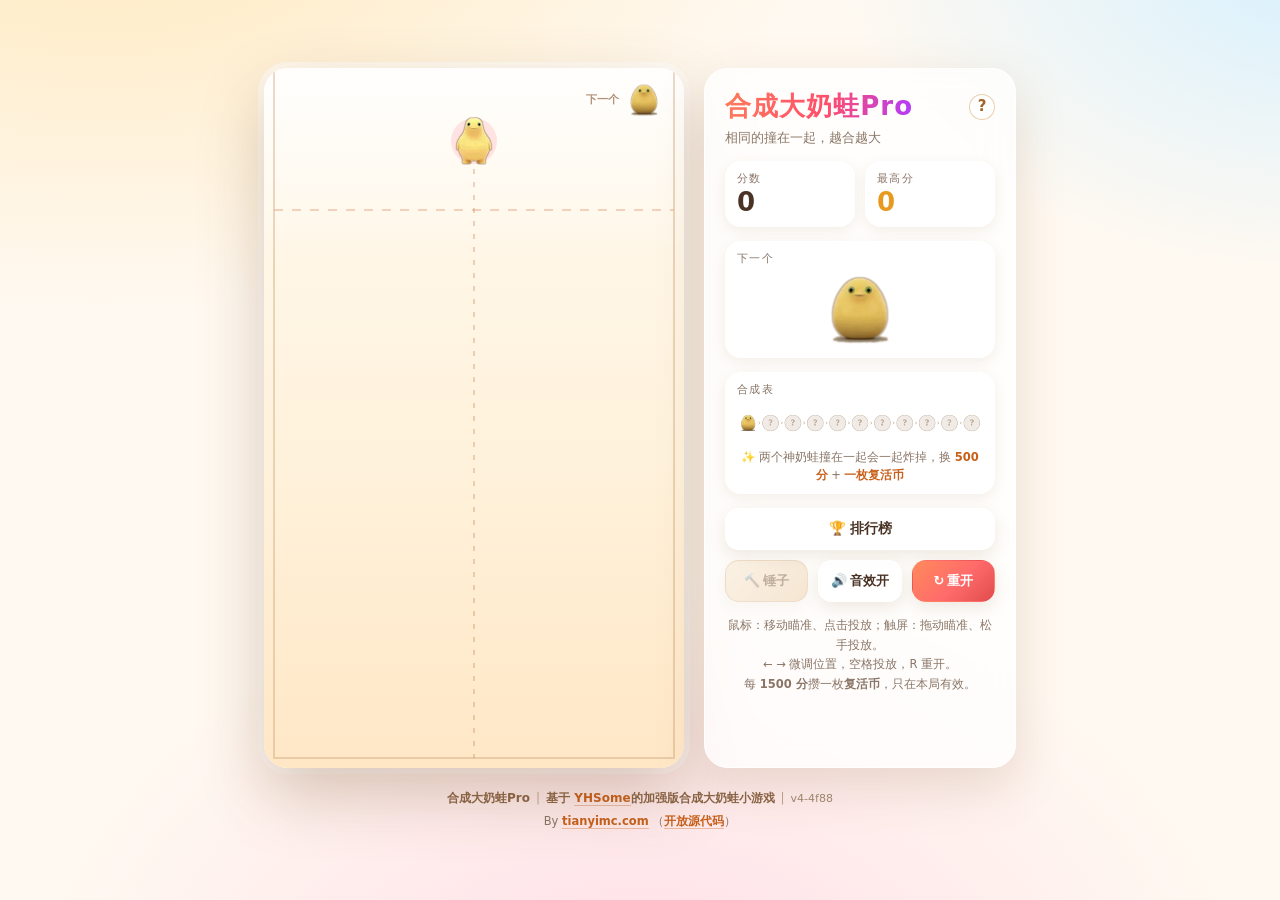
==== commit 997b3345: "Stage 4 追加：隐藏口令入口 + 整局成绩作废 按 PLAN 要求先做实现前审计，结论记入 PLAN_FEEDBACK.md。  1. 隐藏入口（不新增按钮、教程不提及）    - 连点标题 7" ====
--- a/index.html
+++ b/index.html
@@ -66,6 +66,7 @@
           <h2 id="overTitle">游戏结束</h2>
           <p class="dialog-score">本局得分 <strong id="finalScore">0</strong></p>
           <p class="dialog-best">最高分 <span id="finalBest">0</span></p>
+          <p class="taint-note" id="taintNote" hidden>本局使用过隐藏口令，不计入历史最高分与排行榜</p>
 
           <!-- 本局亮点：五项统计，两列紧凑排版 -->
           <div class="run-stats" id="runStats">
@@ -115,7 +116,7 @@
 
     <header class="panel-head">
       <div class="title-row">
-        <h1>合成大奶蛙Pro</h1>
+        <h1 id="gameTitle">合成大奶蛙Pro</h1>
         <button class="help-btn" id="helpBtn" type="button"
                 aria-label="玩法教程" title="玩法教程" aria-haspopup="dialog">?</button>
       </div>
@@ -187,6 +188,29 @@
   </p>
 </footer>
 
+<!-- ===== 隐藏口令弹窗（连点标题 7 次才会出现） ===== -->
+<div class="modal" id="secretModal" aria-hidden="true" role="dialog"
+     aria-modal="true" aria-labelledby="secretTitle">
+  <div class="modal-card secret-card">
+    <header class="modal-head">
+      <h2 id="secretTitle">🔑 输入口令</h2>
+      <button class="icon-btn" id="secretClose" type="button" aria-label="关闭">✕</button>
+    </header>
+    <form class="secret-body" id="secretForm" autocomplete="off">
+      <label class="secret-label" for="secretInput">口令</label>
+      <input class="secret-input" id="secretInput" type="password"
+             inputmode="text" autocomplete="off" autocapitalize="off"
+             spellcheck="false" enterkeyhint="go" maxlength="24">
+      <p class="secret-msg" id="secretMsg" role="status" aria-live="polite"></p>
+      <div class="dialog-actions">
+        <button class="btn" id="secretCancel" type="button">取消</button>
+        <button class="btn btn-primary" id="secretOk" type="submit">确定</button>
+      </div>
+      <p class="dialog-hint">本局使用后将不计入历史最高分与排行榜</p>
+    </form>
+  </div>
+</div>
+
 <!-- ===== 玩法教程弹窗 ===== -->
 <div class="modal" id="helpModal" aria-hidden="true" role="dialog"
      aria-modal="true" aria-labelledby="helpTitle">
--- a/style.css
+++ b/style.css
@@ -970,6 +970,63 @@
   .voucher-chip.pop { animation: none; }
 }
 
+/* ---------------- 隐藏口令弹窗（Stage 4 追加） ---------------- */
+
+.secret-card { max-width: min(340px, 92vw); }
+
+.secret-body { text-align: left; }
+
+.secret-label {
+  display: block;
+  margin: 0 0 6px;
+  font-size: 12px;
+  font-weight: 700;
+  color: var(--ink-soft);
+}
+
+.secret-input {
+  width: 100%;
+  padding: 10px 12px;
+  font: inherit;
+  font-size: 16px;          /* ≥16px，iOS 才不会自动放大 */
+  color: var(--ink);
+  text-align: center;
+  letter-spacing: .12em;
+  border: 1px solid rgba(214, 160, 96, .45);
+  border-radius: 12px;
+  background: #fff;
+  outline: none;
+}
+
+.secret-input:focus {
+  border-color: var(--brand);
+  box-shadow: 0 0 0 3px rgba(255, 107, 107, .18);
+}
+
+.secret-msg {
+  margin: 8px 0 12px;
+  min-height: 1.2em;
+  font-size: 12px;
+  text-align: center;
+  color: #c0483a;
+}
+
+/* 结算面板上的「本局不计入记录」提示 */
+.taint-note {
+  margin: 0 0 12px;
+  padding: 7px 10px;
+  border-radius: 10px;
+  font-size: 11.5px;
+  line-height: 1.55;
+  text-align: center;
+  color: #8a4a12;
+  background: rgba(255, 226, 178, .85);
+  box-shadow: inset 0 0 0 1px rgba(214, 160, 96, .3);
+}
+
+/* 标题是隐藏入口：保持视觉不变，但给一点点可点击的暗示 */
+#gameTitle { cursor: default; user-select: none; -webkit-user-select: none; }
+
 /* ---------------- 参数提示 ---------------- */
 
 .tips {
@@ -1042,11 +1099,14 @@
     line-height: 1.5;
   }
 
-  /* ---- 顶部信息条 ---- */
+  /* ---- 顶部信息条 ----
+     一行要放下「分数 / 最高分」两个三位数 + 四个操作按钮。
+     分数卡片保持紧凑，按钮压成窄图标按钮，两边都留出足够宽度。 */
   .panel {
     flex-direction: row;
+    flex-wrap: nowrap;
     align-items: stretch;
-    gap: 8px;
+    gap: 5px;
     width: 100%;
     max-width: calc(96vw * 700 / 420);
     padding: 8px 10px;
@@ -1082,16 +1142,17 @@
   .tips { display: none; }
 
   .stats {
+    flex: 0 1 auto;
+    display: flex;
+    gap: 5px;
+    min-width: 0;
+  }
+
+  .stat {
     flex: 1 1 auto;
-    display: flex;
-    gap: 8px;
-    min-width: 0;
-  }
-
-  .stat {
-    flex: 1 1 0;
-    min-width: 0;
-    padding: 6px 6px;
+    min-width: 52px;
+    padding: 6px 7px;
+    overflow: hidden;
     border-radius: 12px;
     background: rgba(255, 255, 255, .9);
     box-shadow: 0 2px 8px rgba(140, 96, 56, .12);
@@ -1124,14 +1185,28 @@
 
   .stat-value {
     margin-top: 0;
+    /* 三位数分数要能塞进窄卡片：用 clamp 让字号随可用宽度收缩 */
     font-size: 20px;
     line-height: 1.15;
+    font-variant-numeric: tabular-nums;
+    white-space: nowrap;
+    overflow: hidden;
+    text-overflow: ellipsis;
   }
 
   .actions {
     flex: 0 0 auto;
     display: flex;
-    gap: 6px;
+    gap: 4px;
+  }
+
+  /* 四个按钮压成 34px 的方形图标按钮 */
+  .actions .btn {
+    flex: 0 0 auto;
+    width: 34px;
+    min-width: 34px;
+    padding: 0;
+    font-size: 15px;
   }
 
   /* 触摸目标够大，别让人点不中 */
@@ -1217,15 +1292,27 @@
 
 /* 小屏手机（iPhone SE 等 375 以下）：再压一档，保证一行放得下 */
 @media (max-width: 380px) {
-  .panel { padding: 6px 8px; gap: 6px; }
-
-  .stats { gap: 6px; }
-
-  .stat { padding: 5px 8px; }
+  .panel { padding: 6px 8px; gap: 5px; }
+
+  .stats { gap: 5px; }
+
+  .stat { padding: 5px 6px; min-width: 48px; }
 
   .stat-value { font-size: 17px; }
 
   .stat-label { font-size: 9px; letter-spacing: 0; white-space: nowrap; }
+
+  /* 四个操作按钮在 320px 下必须再小一档，
+     否则「最高分」的三位数会被挤掉 */
+  .actions { gap: 3px; }
+
+  .actions .btn {
+    width: 30px;
+    min-width: 30px;
+    min-height: 38px;
+    padding: 0;
+    font-size: 14px;
+  }
 
   .btn { min-height: 44px; padding: 0 10px; font-size: 13px; }
 
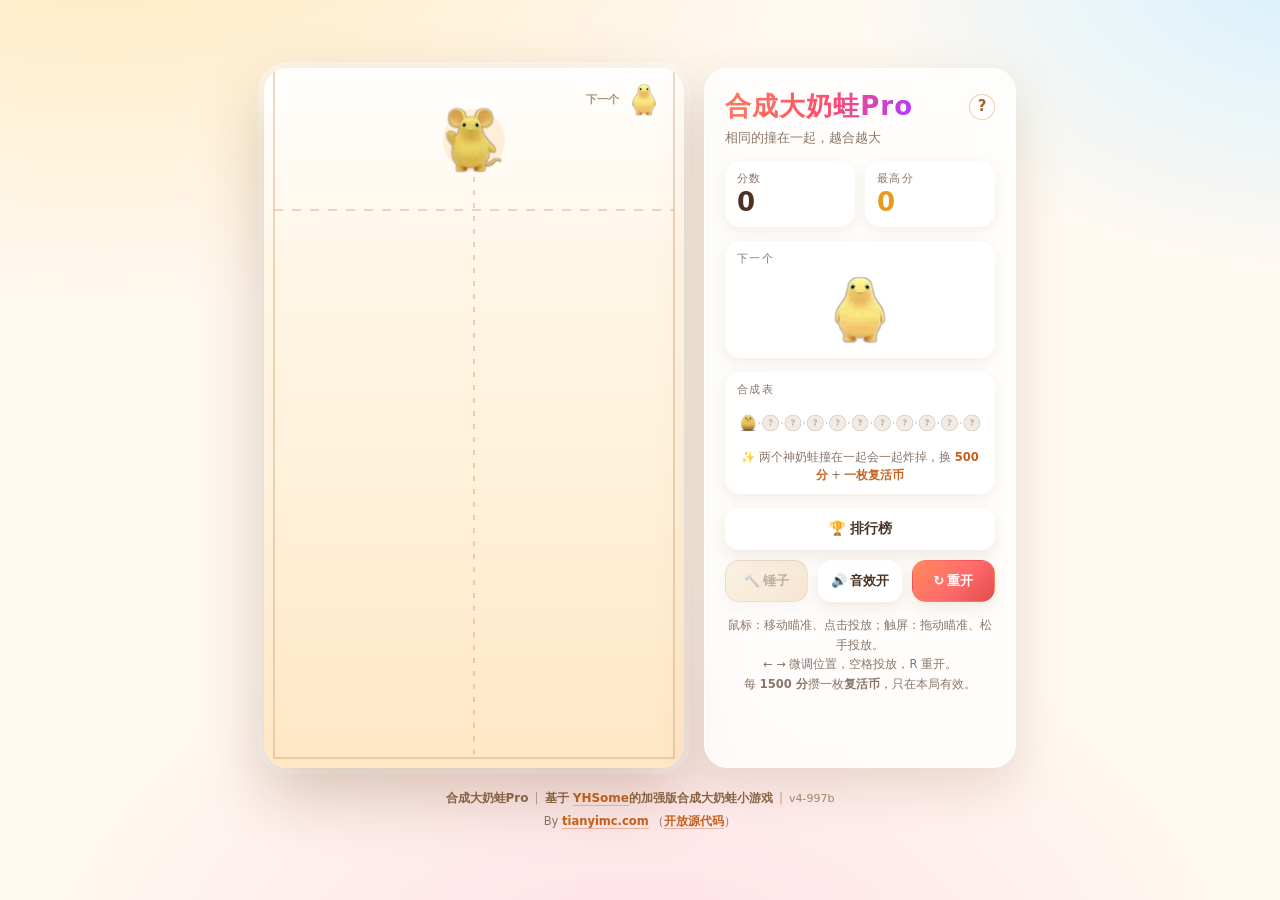
==== commit 144388fe: "版本同步 v4-997b，反馈记录本次追加并归档已解决的 pinned 规则请求 上一次提交 997b334 是实质功能提交，版本号在此同步（提交无法包含自身哈希）。  - index.html：页脚" ====
--- a/index.html
+++ b/index.html
@@ -178,7 +178,7 @@
     <a href="https://github.com/YHSome/BigNaiWa" target="_blank" rel="noopener noreferrer"
        aria-label="打开原作者仓库：YHSome / BigNaiWa（新标签页）">YHSome</a>的加强版合成大奶蛙小游戏<span
        class="foot-ver-wrap"><span class="foot-sep" aria-hidden="true">|</span><span
-       class="foot-ver">v4-4f88</span></span>
+       class="foot-ver">v4-997b</span></span>
   </p>
   <p class="foot-by">
     By <a href="https://tianyimc.com" target="_blank" rel="noopener noreferrer"
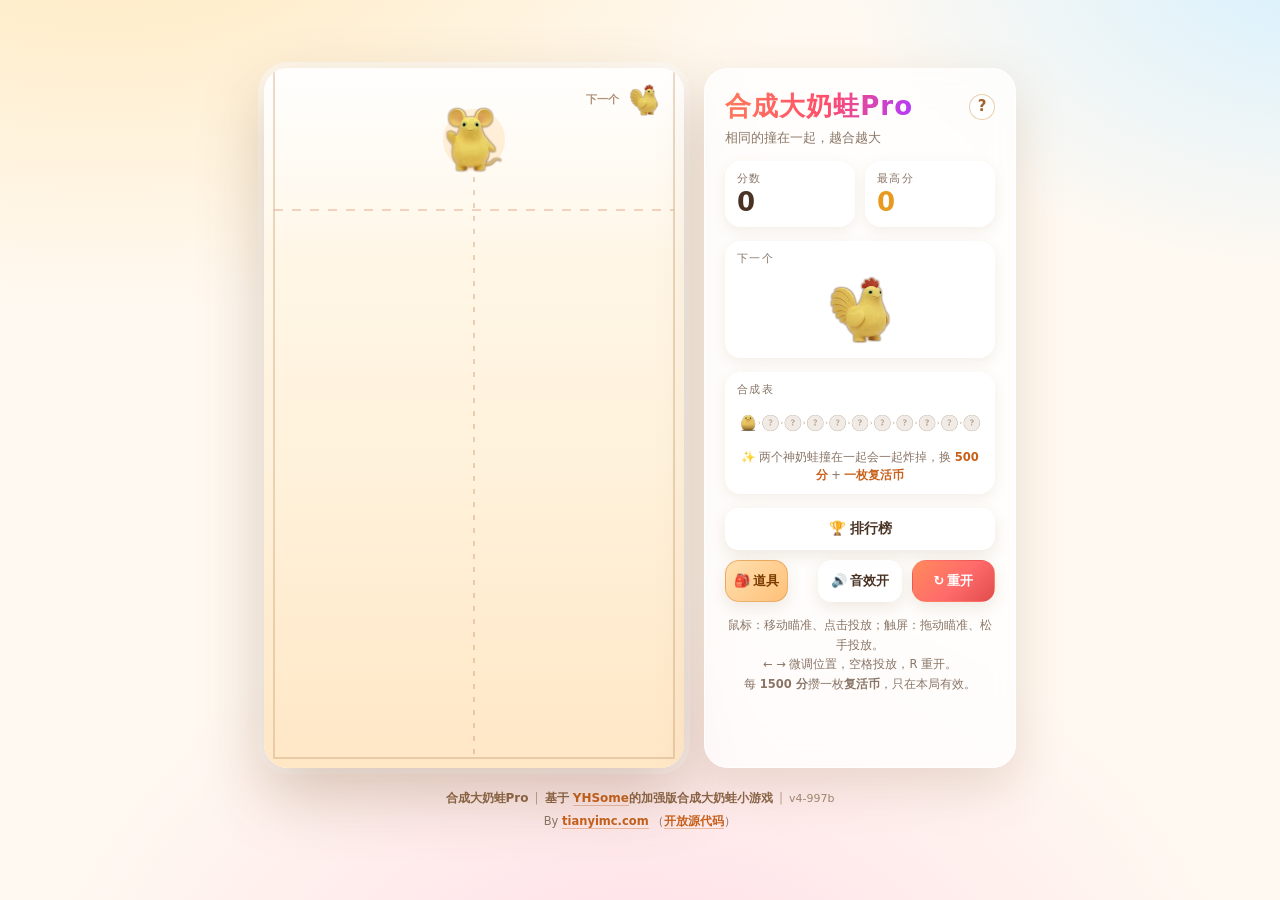
==== commit 2a6a1ebd: "Stage 4 第二阶段：道具独立库存 + 磁铁 + 风扇 + 泡泡护盾 按 PLAN 先做审计（结论见 PLAN_FEEDBACK.md），再分步实现。Stage 号保持 4。  A. 审计要点  " ====
--- a/index.html
+++ b/index.html
@@ -32,10 +32,8 @@
       <span class="revive-chip-ico" aria-hidden="true">🪙</span><span id="reviveCount">×0</span>
     </div>
 
-    <!-- 道具券计数：有券才显示，紧贴复活币胶囊下方 -->
-    <div class="voucher-chip" id="voucherChip" hidden>
-      <span class="voucher-chip-ico" aria-hidden="true">🎟️</span><span id="voucherCount">0/2</span>
-    </div>
+    <!-- 护盾剩余时间 -->
+    <div class="shield-timer" id="shieldTimer" hidden></div>
 
     <!-- 锤子瞄准态的操作提示 -->
     <div class="hammer-hint" id="hammerHint" hidden></div>
@@ -149,10 +147,32 @@
       <button class="btn btn-wide" id="boardBtn" type="button">
         <span class="ico">🏆</span><span class="lbl">排行榜</span>
       </button>
-      <button class="btn btn-hammer" id="hammerBtn" type="button"
-              aria-pressed="false" title="锤子：消耗 1 张道具券，砸掉一只静止的奶蛙" disabled>
-        <span class="ico">🔨</span><span class="lbl">锤子</span>
-      </button>
+      <!-- 道具：一个入口按钮 + 点击展开的悬浮面板 -->
+      <div class="item-menu-wrap">
+        <button class="btn btn-item" id="itemMenuBtn" type="button"
+                aria-expanded="false" aria-haspopup="menu" aria-controls="itemMenu"
+                title="道具">
+          <span class="ico">🎒</span><span class="lbl">道具</span>
+        </button>
+        <div class="item-menu" id="itemMenu" role="menu" aria-label="道具" hidden>
+          <button class="item-menu-row" id="btn-hammer" type="button" role="menuitem"
+                  aria-pressed="false" title="砸掉一只静止的奶蛙" disabled>
+            <span class="mi">🔨</span><span class="mt">锤子</span><b id="cnt-hammer">0/2</b>
+          </button>
+          <button class="item-menu-row" id="btn-magnet" type="button" role="menuitem"
+                  aria-pressed="false" title="吸住一只水果，向附近的水果堆靠拢" disabled>
+            <span class="mi">🧲</span><span class="mt">磁铁</span><b id="cnt-magnet">0/2</b>
+          </button>
+          <button class="item-menu-row" id="btn-fan" type="button" role="menuitem"
+                  aria-pressed="false" title="对所有水果吹一阵水平气流" disabled>
+            <span class="mi">🌀</span><span class="mt">风扇</span><b id="cnt-fan">0/2</b>
+          </button>
+          <button class="item-menu-row" id="btn-shield" type="button" role="menuitem"
+                  aria-pressed="false" title="暂停危险计时 5 秒" disabled>
+            <span class="mi">🫧</span><span class="mt">护盾</span><b id="cnt-shield">0/1</b>
+          </button>
+        </div>
+      </div>
       <button class="btn" id="soundBtn" type="button" aria-pressed="true">
         <span class="ico">🔊</span><span class="lbl">音效开</span>
       </button>
--- a/style.css
+++ b/style.css
@@ -176,6 +176,7 @@
   flex-direction: column;
   gap: 14px;
   padding: 20px;
+  overflow: visible;      /* 道具菜单要能弹到面板外 */
   border-radius: 24px;
   border: 1px solid rgba(255, 255, 255, .8);
   background: var(--card);
@@ -896,32 +897,101 @@
 
 /* ---------------- 道具券与锤子（Stage 4）---------------- */
 
-/* 券计数胶囊：和复活币胶囊同款，压在它下面 */
-.voucher-chip {
+/* 道具菜单：一个入口按钮 + 点击展开的悬浮面板 */
+.item-menu-wrap {
+  position: relative;      /* 面板相对它定位 */
+  flex: 0 0 auto;
+}
+
+.item-menu {
+  /* 菜单会被 JS 移到 <body> 下（见 ensureMenuAtBody），
+     这样不受 .panel / .stage 的 overflow 裁切影响，用 fixed 视口坐标定位。 */
+  position: fixed;
+  z-index: 30;
+  display: flex;
+  flex-direction: column;
+  gap: 4px;
+  min-width: 148px;
+  max-width: min(220px, calc(100vw - 16px));
+  /* 默认贴右下角：万一 JS 还没算出坐标，也不会撑出横向滚动 */
+  top: 0;
+  left: 0;
+  padding: 8px;
+  border-radius: 16px;
+  background: rgba(255, 252, 246, .98);
+  box-shadow: 0 16px 40px rgba(60, 32, 12, .3), 0 0 0 1px rgba(214, 160, 96, .28);
+  transform-origin: bottom right;
+  animation: itemMenuIn .16s ease-out;
+}
+
+@keyframes itemMenuIn {
+  from { opacity: 0; transform: translateY(6px) scale(.96); }
+  to   { opacity: 1; transform: none; }
+}
+
+@media (prefers-reduced-motion: reduce) {
+  .item-menu { animation: none; }
+}
+
+.item-menu-row {
+  display: flex;
+  align-items: center;
+  gap: 8px;
+  padding: 8px 10px;
+  border: 1px solid rgba(214, 160, 96, .35);
+  border-radius: 11px;
+  background: linear-gradient(135deg, #fff6e6, #ffe9c9);
+  color: #7a3c00;
+  font: inherit;
+  font-size: 13px;
+  font-weight: 700;
+  cursor: pointer;
+  transition: background .15s ease, transform .12s ease;
+}
+
+.item-menu-row:hover:not(:disabled) {
+  background: linear-gradient(135deg, #fff0d2, #ffdca8);
+  transform: translateX(-1px);
+}
+
+.item-menu-row:disabled {
+  opacity: .42;
+  cursor: not-allowed;
+  filter: grayscale(.4);
+}
+
+.item-menu-row.is-armed {
+  color: #fff;
+  border-color: transparent;
+  background: linear-gradient(135deg, #ff8a5c, #f4623a 60%, #d8401c);
+}
+
+.item-menu-row .mi { font-size: 15px; }
+.item-menu-row .mt { flex: 1 1 auto; text-align: left; }
+.item-menu-row b {
+  font-size: 12px;
+  font-variant-numeric: tabular-nums;
+}
+
+.item-menu-row b.pop { animation: revivePop .5s cubic-bezier(.2, .9, .3, 1.5); }
+
+/* 护盾剩余时间 */
+.shield-timer {
   position: absolute;
-  left: 10px;
+  left: 50%;
   top: 40px;
-  z-index: 3;
-  display: inline-flex;
-  align-items: center;
-  gap: 3px;
-  padding: 3px 9px;
+  transform: translateX(-50%);
+  z-index: 4;
+  padding: 4px 11px;
   border-radius: 999px;
-  font-size: 13px;
+  font-size: 12px;
   font-weight: 800;
-  line-height: 1.4;
   font-variant-numeric: tabular-nums;
-  color: #4a3a12;
-  background: linear-gradient(135deg, #d9f0ff, #a8d8f5);
-  box-shadow: 0 3px 10px rgba(30, 110, 160, .28), inset 0 1px 0 rgba(255, 255, 255, .75);
+  color: #fff;
+  background: linear-gradient(135deg, rgba(90, 180, 240, .95), rgba(60, 130, 220, .95));
+  box-shadow: 0 4px 14px rgba(30, 90, 160, .4);
   pointer-events: none;
-  user-select: none;
-  -webkit-user-select: none;
-}
-
-.voucher-chip-ico { font-size: 12px; }
-
-.voucher-chip.pop { animation: revivePop .5s cubic-bezier(.2, .9, .3, 1.5); }
+}
 
 /* 锤子瞄准态的提示条：压在棋盘顶部中间 */
 .hammer-hint {
@@ -941,25 +1011,25 @@
   pointer-events: none;
 }
 
-/* 锤子按钮：和音效按钮同尺寸，启用时用暖色区分 */
-.btn.btn-hammer {
+/* 道具按钮：和音效按钮同尺寸，启用时用暖色区分 */
+.btn.btn-item {
   color: #7a3c00;
   border-color: rgba(214, 140, 60, .5);
   background: linear-gradient(135deg, #ffe0b0, #ffc078);
 }
 
-.btn.btn-hammer:hover:not(:disabled) {
+.btn.btn-item:hover:not(:disabled) {
   box-shadow: 0 8px 20px rgba(230, 140, 40, .32);
 }
 
-.btn.btn-hammer:disabled {
+.btn.btn-item:disabled {
   opacity: .42;
   cursor: not-allowed;
   filter: grayscale(.4);
 }
 
-/* 进入瞄准态：按钮高亮，表示「正在等目标」 */
-.btn.btn-hammer.is-armed {
+/* 进入瞄准态 / 效果激活：按钮高亮 */
+.btn.btn-item.is-armed {
   color: #fff;
   border-color: transparent;
   background: linear-gradient(135deg, #ff8a5c, #f4623a 60%, #d8401c);
@@ -1045,7 +1115,7 @@
 
 @media (max-width: 860px) {
   :root {
-    --topbar: 68px;   /* 顶部信息条 + 间隙的大致占高 */
+    --topbar: 104px;  /* 顶部信息条（两行：分数 + 按钮）+ 间隙 */
     --foot: 52px;     /* 页脚 + 间隙的大致占高 */
   }
 
@@ -1080,6 +1150,27 @@
     border-radius: 20px;
   }
 
+  /* 窄屏：菜单更紧凑；位置同样由 JS 按按钮算 */
+  .item-menu {
+    min-width: 132px;
+    padding: 6px;
+  }
+
+  .item-menu-row {
+    padding: 7px 9px;
+    font-size: 12.5px;
+  }
+
+  /* 窄屏：护盾倒计时贴右侧 */
+  .shield-timer {
+    left: auto;
+    right: 10px;
+    transform: none;
+    top: 40px;
+    font-size: 11px;
+    padding: 3px 8px;
+  }
+
   /* 窄屏页脚：字更小、更紧凑，不抢棋盘空间 */
   .page-foot {
     width: 100%;
@@ -1104,9 +1195,10 @@
      分数卡片保持紧凑，按钮压成窄图标按钮，两边都留出足够宽度。 */
   .panel {
     flex-direction: row;
-    flex-wrap: nowrap;
+    flex-wrap: wrap;          /* 道具变多，窄屏允许折行 */
     align-items: stretch;
     gap: 5px;
+    overflow: visible;        /* 让道具菜单能弹出到面板外 */
     width: 100%;
     max-width: calc(96vw * 700 / 420);
     padding: 8px 10px;
@@ -1142,7 +1234,7 @@
   .tips { display: none; }
 
   .stats {
-    flex: 0 1 auto;
+    flex: 1 1 auto;
     display: flex;
     gap: 5px;
     min-width: 0;
@@ -1179,7 +1271,7 @@
   }
 
   /* 只有图标按钮时，把文字标签藏起来，图标居中 */
-  .actions .btn-hammer .lbl,
+  .actions .btn-item .lbl,
   .actions .btn:not(.btn-wide) .lbl { display: none; }
   .actions .btn .ico { margin-right: 0; }
 
@@ -1197,14 +1289,15 @@
   .actions {
     flex: 0 0 auto;
     display: flex;
+    flex-wrap: wrap;
     gap: 4px;
   }
 
-  /* 四个按钮压成 34px 的方形图标按钮 */
+  /* 道具按钮压成 32px 的方形图标按钮 */
   .actions .btn {
     flex: 0 0 auto;
-    width: 34px;
-    min-width: 34px;
+    width: 32px;
+    min-width: 32px;
     padding: 0;
     font-size: 15px;
   }
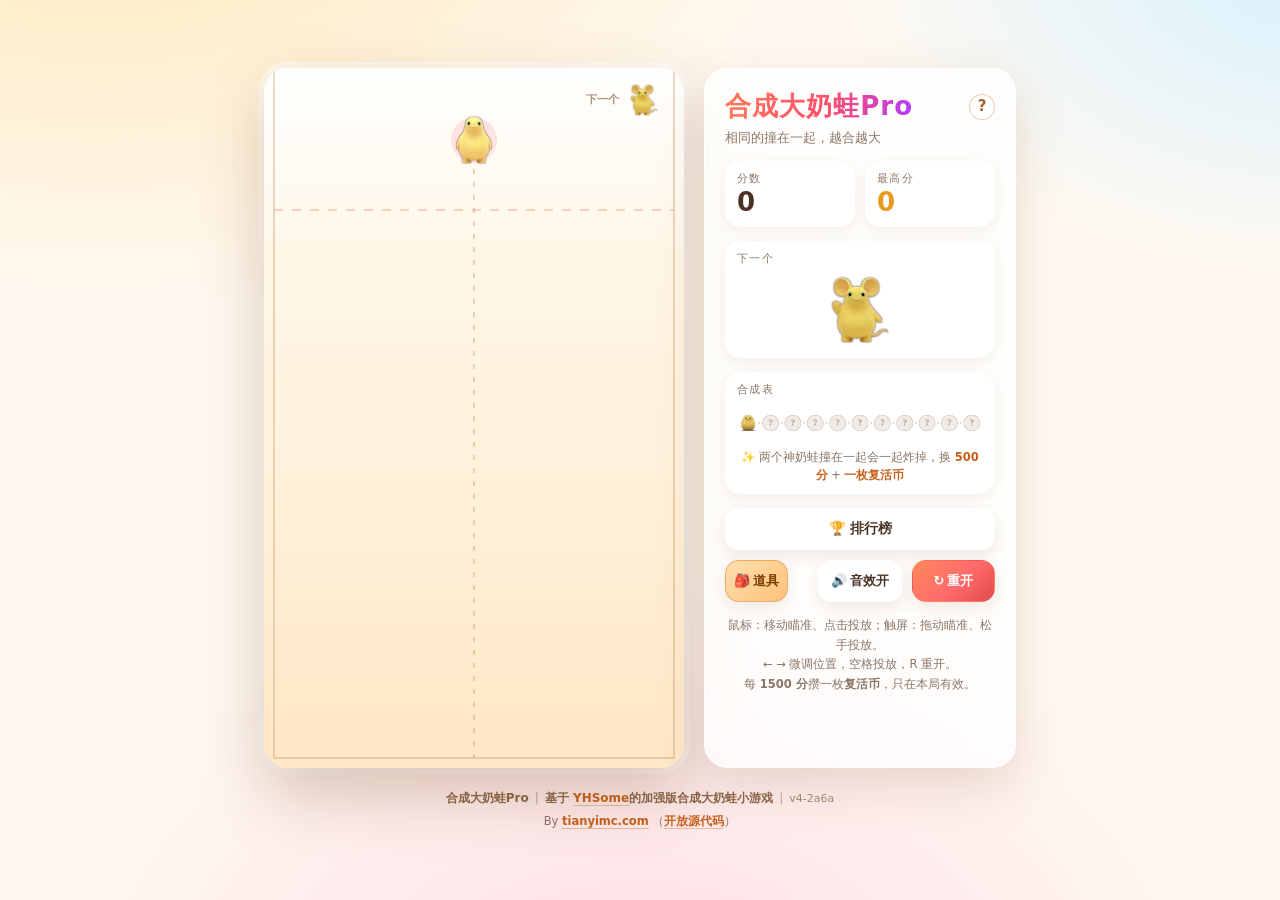
==== commit 66fd7208: "版本同步 v4-2a6a，反馈记录 Stage 4 第二阶段 上一次提交 2a6a1eb 是实质功能提交，版本号在此同步（提交无法包含自身哈希）。  - index.html：页脚 v4-997b →" ====
--- a/index.html
+++ b/index.html
@@ -198,7 +198,7 @@
     <a href="https://github.com/YHSome/BigNaiWa" target="_blank" rel="noopener noreferrer"
        aria-label="打开原作者仓库：YHSome / BigNaiWa（新标签页）">YHSome</a>的加强版合成大奶蛙小游戏<span
        class="foot-ver-wrap"><span class="foot-sep" aria-hidden="true">|</span><span
-       class="foot-ver">v4-997b</span></span>
+       class="foot-ver">v4-2a6a</span></span>
   </p>
   <p class="foot-by">
     By <a href="https://tianyimc.com" target="_blank" rel="noopener noreferrer"
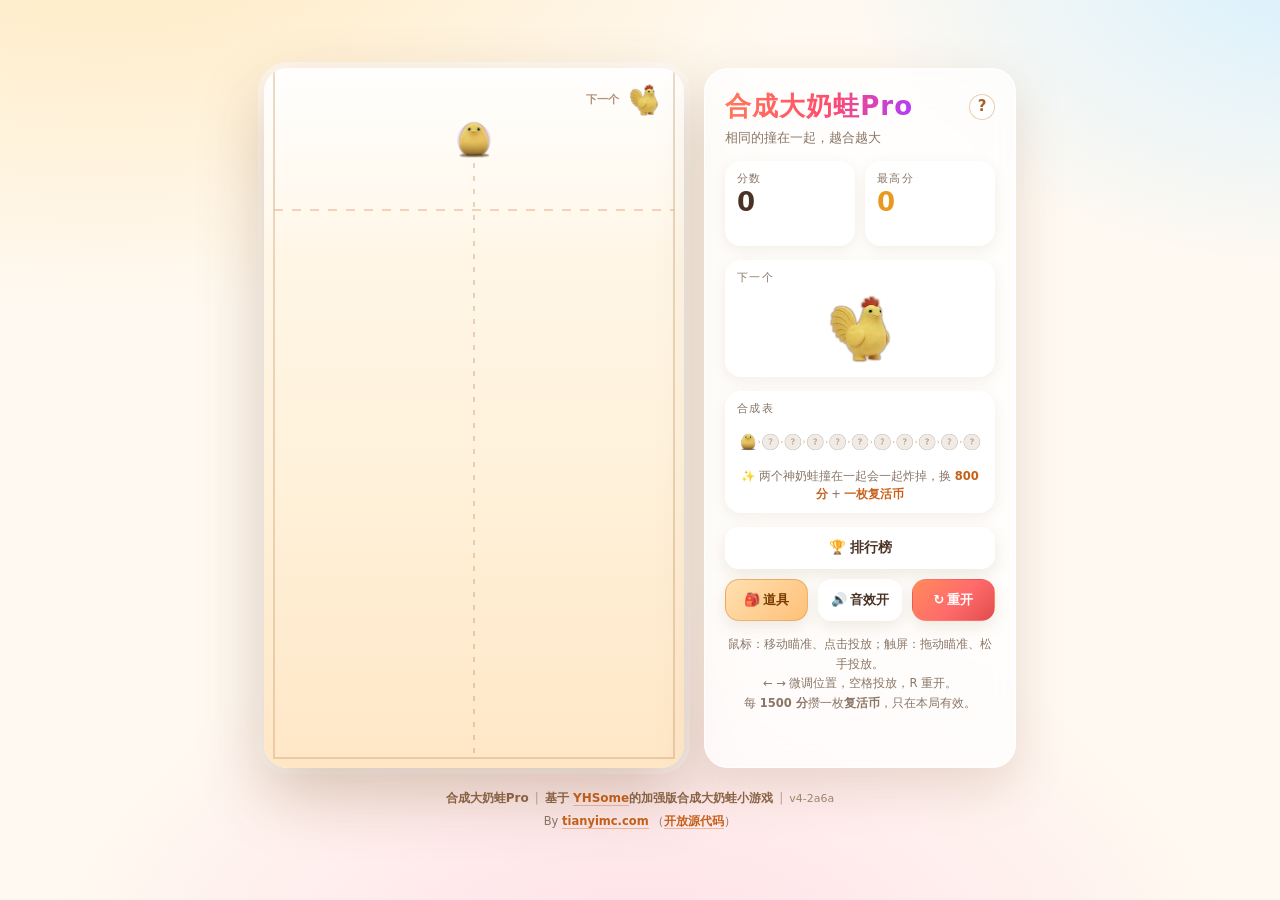
==== commit 19fa9320: "Stage 4 收尾：神奶蛙奖励改 800 分、新增合成次数与五角星、归档反馈 1. 顶级清场奖励 500 → 800 分    - MAX_BONUS 改为 800    - 网页合成表提示同步改成" ====
--- a/index.html
+++ b/index.html
@@ -62,7 +62,7 @@
         <div id="overPanel">
           <div class="dialog-emoji">🍉</div>
           <h2 id="overTitle">游戏结束</h2>
-          <p class="dialog-score">本局得分 <strong id="finalScore">0</strong></p>
+          <p class="dialog-score">本局得分 <strong id="finalScore">0</strong><span class="score-stars" id="finalStars"></span></p>
           <p class="dialog-best">最高分 <span id="finalBest">0</span></p>
           <p class="taint-note" id="taintNote" hidden>本局使用过隐藏口令，不计入历史最高分与排行榜</p>
 
@@ -77,7 +77,7 @@
               <strong class="run-stat-value" id="statTier">葡萄</strong>
             </div>
             <div class="run-stat">
-              <span class="run-stat-label">顶级清场</span>
+              <span class="run-stat-label">合成神奶蛙</span>
               <strong class="run-stat-value" id="statTop">0</strong>
             </div>
             <div class="run-stat">
@@ -124,7 +124,7 @@
     <div class="stats">
       <div class="stat">
         <span class="stat-label">分数</span>
-        <strong class="stat-value" id="score">0</strong>
+        <strong class="stat-value" id="score">0</strong><span class="score-stars" id="scoreStars"></span>
       </div>
       <div class="stat">
         <span class="stat-label">最高分</span>
@@ -140,7 +140,7 @@
     <div class="chain-box">
       <span class="box-label">合成表</span>
       <canvas id="chain" width="680" height="112" aria-label="合成顺序"></canvas>
-      <p class="chain-note">✨ 两个神奶蛙撞在一起会一起炸掉，换 <strong>500 分</strong> + <strong>一枚复活币</strong></p>
+      <p class="chain-note">✨ 两个神奶蛙撞在一起会一起炸掉，换 <strong>800 分</strong> + <strong>一枚复活币</strong></p>
     </div>
 
     <div class="actions">
--- a/style.css
+++ b/style.css
@@ -636,9 +636,18 @@
 
 @media (max-width: 380px) {
   .revive-choices { grid-template-columns: 1fr; }
-  .run-stats { padding: 8px 10px; gap: 5px 8px; }
-  .run-stat-label { font-size: 11px; }
-  .run-stat-value { font-size: 13px; }
+  /* 窄屏统计区：320px 放两列会把标签挤成竖排、数值被裁。
+     改成单列，每行「标签 —— 数值」，紧凑但完整。 */
+  .run-stats {
+    grid-template-columns: 1fr;
+    padding: 8px 10px;
+    gap: 4px;
+  }
+  .run-stat { gap: 8px; }
+  .run-stat-label { font-size: 11px; white-space: nowrap; }
+  .run-stat-value { font-size: 13px; overflow: visible; text-overflow: clip; }
+  /* 最后一项（用掉复活币）恢复成普通行，不再居中独占 */
+  .run-stat:last-child { grid-column: auto; justify-content: space-between; }
 }
 
 /* ---------------- 排行榜弹窗 ---------------- */
@@ -900,7 +909,14 @@
 /* 道具菜单：一个入口按钮 + 点击展开的悬浮面板 */
 .item-menu-wrap {
   position: relative;      /* 面板相对它定位 */
-  flex: 0 0 auto;
+  display: flex;           /* 让内部按钮撑满整个网格单元 */
+  min-width: 0;
+}
+
+/* 网格单元里的按钮要填满，否则「道具」右侧会留出一条空隙 */
+.item-menu-wrap > .btn {
+  flex: 1 1 auto;
+  width: 100%;
 }
 
 .item-menu {
@@ -1097,6 +1113,28 @@
 /* 标题是隐藏入口：保持视觉不变，但给一点点可点击的暗示 */
 #gameTitle { cursor: default; user-select: none; -webkit-user-select: none; }
 
+/* ---------------- 分数后面的五角星 ---------------- */
+
+/* 每合成一次神奶蛙（两只神奶蛙相撞）加一颗星。
+   星星紧跟在分数后面，小一号、不抢分数的视觉重量；数量多时允许换行。 */
+.score-stars {
+  display: inline-block;
+  margin-left: 3px;
+  font-size: 0.62em;
+  line-height: 1;
+  letter-spacing: -1px;
+  vertical-align: 2px;
+  white-space: normal;
+  word-break: break-all;
+  max-width: 100%;
+}
+
+/* 结算面板里的星星稍大一点，配合那里的字号 */
+.dialog-score .score-stars {
+  font-size: 0.7em;
+  vertical-align: 1px;
+}
+
 /* ---------------- 参数提示 ---------------- */
 
 .tips {
@@ -1115,7 +1153,7 @@
 
 @media (max-width: 860px) {
   :root {
-    --topbar: 104px;  /* 顶部信息条（两行：分数 + 按钮）+ 间隙 */
+    --topbar: 122px;  /* 顶部信息条（分数行含星星 + 按钮行）+ 间隙 */
     --foot: 52px;     /* 页脚 + 间隙的大致占高 */
   }
 
@@ -1315,10 +1353,11 @@
   #boardBtn .lbl,
   #soundBtn .lbl { display: none; }
 
-  #boardBtn, #soundBtn {
-    min-width: 46px;
-    padding: 0 10px;
-    font-size: 17px;
+  /* 所有操作按钮在窄屏统一尺寸，避免宽度参差导致间隙看着不匀 */
+  #boardBtn, #soundBtn, #resetBtn {
+    min-width: 0;
+    padding: 0;
+    font-size: 15px;
   }
 
   #boardBtn .ico, #soundBtn .ico { margin-right: 0; }
@@ -1409,7 +1448,7 @@
 
   .btn { min-height: 44px; padding: 0 10px; font-size: 13px; }
 
-  #boardBtn, #soundBtn { min-width: 42px; font-size: 16px; }
+  #boardBtn, #soundBtn, #resetBtn { min-width: 0; font-size: 14px; }
 }
 
 /* 顶部信息条在横屏下是竖排的，恢复成图标 + 文字 */
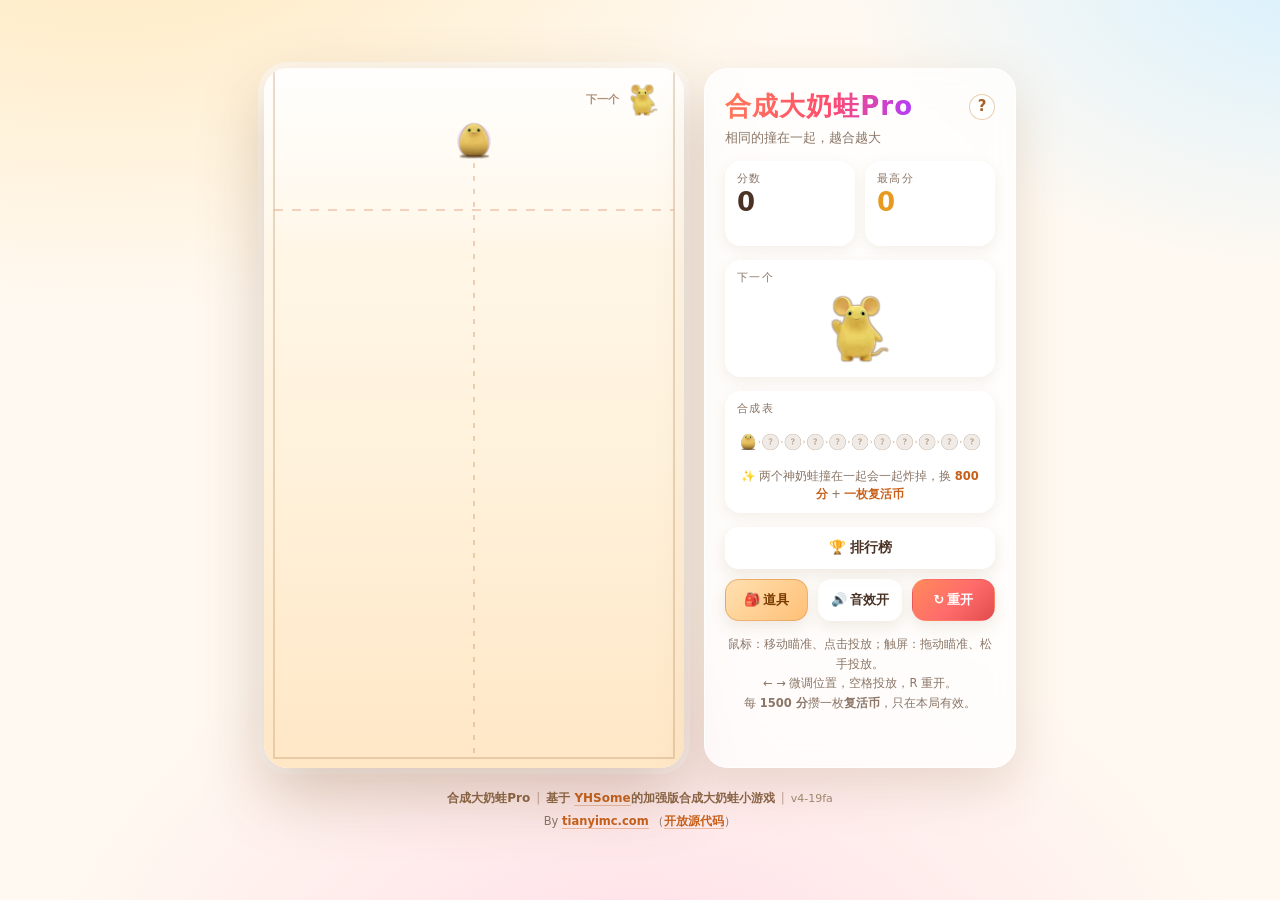
==== commit f08b1b93: "版本同步 v4-19fa，历史追加 v. Stage 4-19fa932 上一次提交 19fa932 是 Stage 4 收尾的实质提交，版本号在此同步 （提交无法包含自身哈希）。  - index." ====
--- a/index.html
+++ b/index.html
@@ -198,7 +198,7 @@
     <a href="https://github.com/YHSome/BigNaiWa" target="_blank" rel="noopener noreferrer"
        aria-label="打开原作者仓库：YHSome / BigNaiWa（新标签页）">YHSome</a>的加强版合成大奶蛙小游戏<span
        class="foot-ver-wrap"><span class="foot-sep" aria-hidden="true">|</span><span
-       class="foot-ver">v4-2a6a</span></span>
+       class="foot-ver">v4-19fa</span></span>
   </p>
   <p class="foot-by">
     By <a href="https://tianyimc.com" target="_blank" rel="noopener noreferrer"
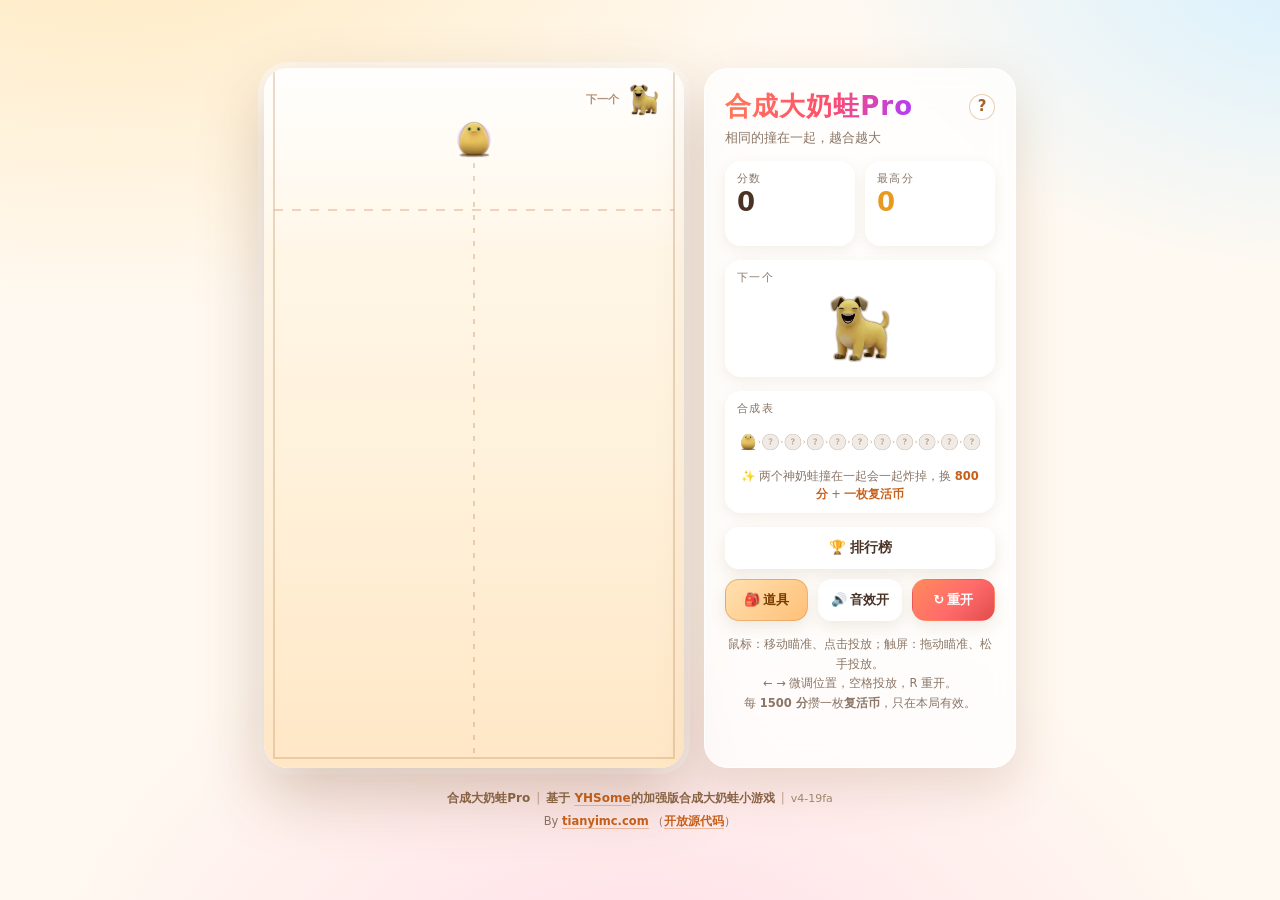
==== commit e97a7c69: "把道具说明写进问号教程，并修正两处过时文案 1. 教程新增「道具」一节（插在「复活币与两档复活」之后）    - 说明 🎒 道具按钮如何打开菜单、四种道具各有数量、用完即止    - 说明获得方式：每" ====
--- a/index.html
+++ b/index.html
@@ -256,7 +256,8 @@
         <h3>怎么合</h3>
         <ul>
           <li>两个<b>同级别</b>的奶蛙碰到一起，合成高一级，并加分（三角数 1 / 3 / 6 … / 55）。</li>
-          <li>两只<b>神奶蛙</b>撞在一起会一起炸掉，换 <b>500 分</b> + <b>1 枚复活币</b>。</li>
+          <li>两只<b>神奶蛙</b>撞在一起会一起炸掉，换 <b>800 分</b> + <b>1 枚复活币</b>，
+            并在分数后面多一颗 <b>⭐</b>。</li>
         </ul>
       </section>
 
@@ -305,6 +306,24 @@
       </section>
 
       <section class="help-sec">
+        <h3>道具</h3>
+        <ul>
+          <li>点面板上的 <b>🎒 道具</b> 打开道具菜单，四种道具各有数量，用完即止。</li>
+          <li>每攒够 <b>3 次双连</b>或 <b>2 次三连</b>（每 500 分一个档位）会<b>随机</b>得到一件道具；
+            抽到的道具已满时改发 <b>+100 分</b>。</li>
+          <li><b>🔨 锤子</b>（最多 2 个）：砸掉一只<b>静止</b>的奶蛙，不扣分也不给分。</li>
+          <li><b>🧲 磁铁</b>（最多 2 个）：选一只水果，把它吸向附近的水果堆，
+            方便凑出同级相撞。附近没有别的水果时不会消耗。</li>
+          <li><b>🌀 风扇</b>（最多 2 个）：对全场吹一阵水平气流，左右交替，
+            可以把堆顶的水果吹向一边。</li>
+          <li><b>🫧 泡泡护盾</b>（每局最多 1 个，只能用一次）：<b>暂停危险计时 5 秒</b>，
+            护盾结束时每颗水果接着原来的剩余时间倒数。
+            危险即将判负时（剩不到 0.5 秒）会<b>自动触发</b>。</li>
+          <li>瞄准道具时按 <b>Esc</b> 可取消，不消耗道具。</li>
+        </ul>
+      </section>
+
+      <section class="help-sec">
         <h3>合成图鉴</h3>
         <ul>
           <li>第一次合出某个等级就解锁它，记在本地，<b>跨局保留</b>。</li>
@@ -315,7 +334,7 @@
       <section class="help-sec">
         <h3>本局亮点</h3>
         <ul>
-          <li>结束后会列出：最高连锁、最高等级、顶级清场、危险救回、用掉的复活币。</li>
+          <li>结束后会列出：最高连锁、最高等级、合成神奶蛙、危险救回、用掉的复活币。</li>
         </ul>
       </section>
     </div>
